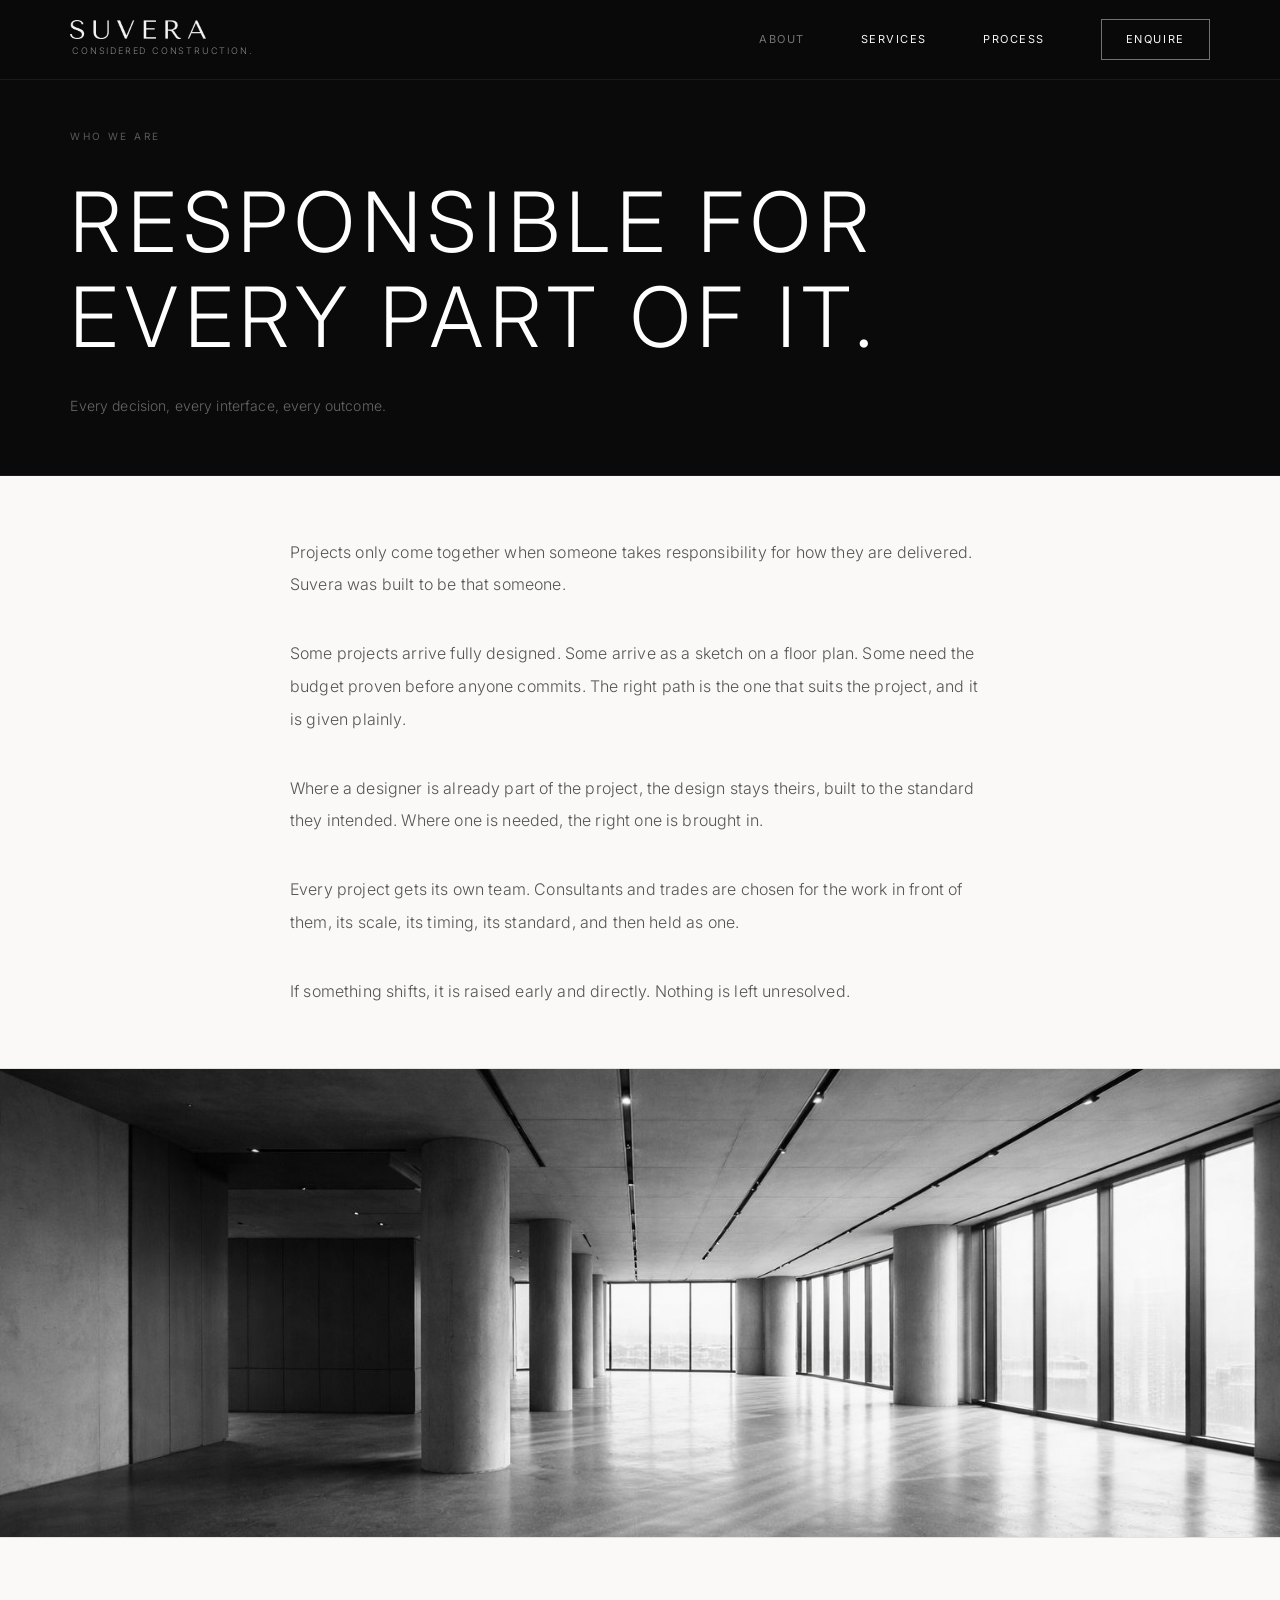
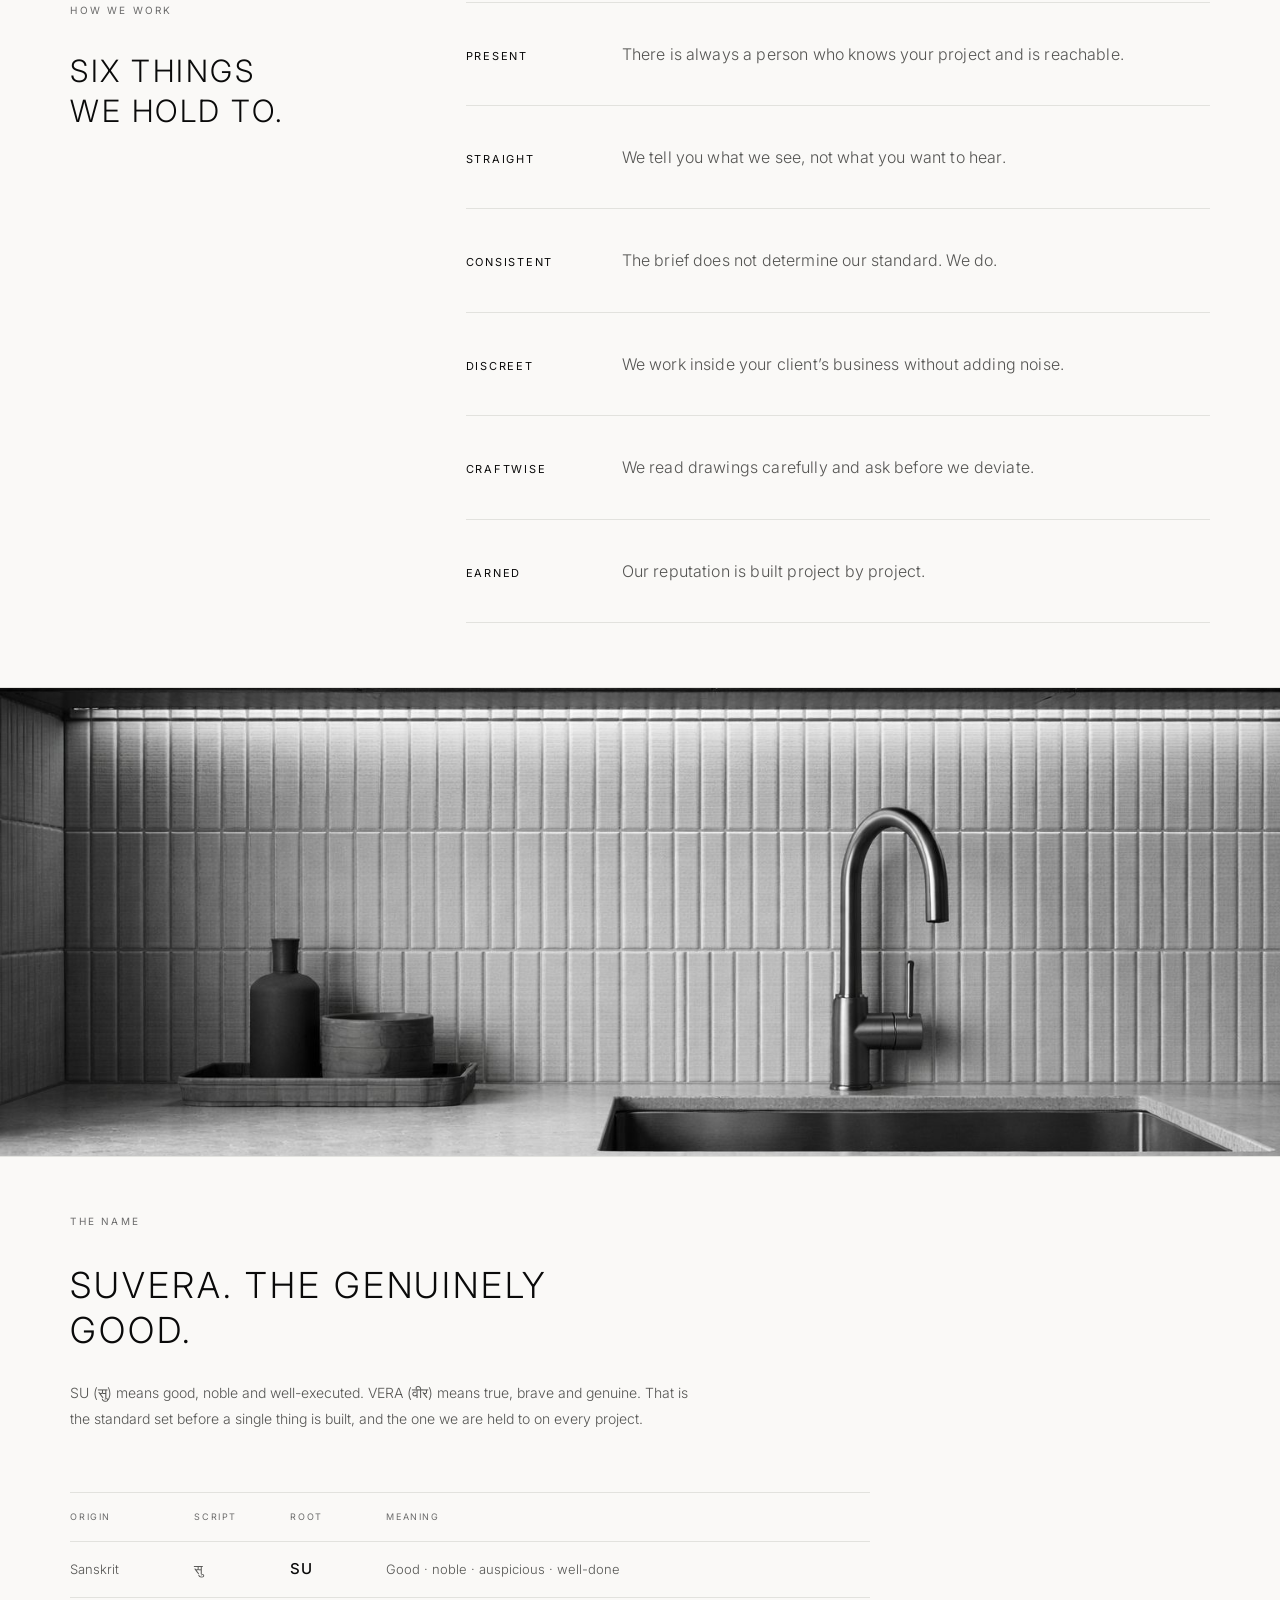
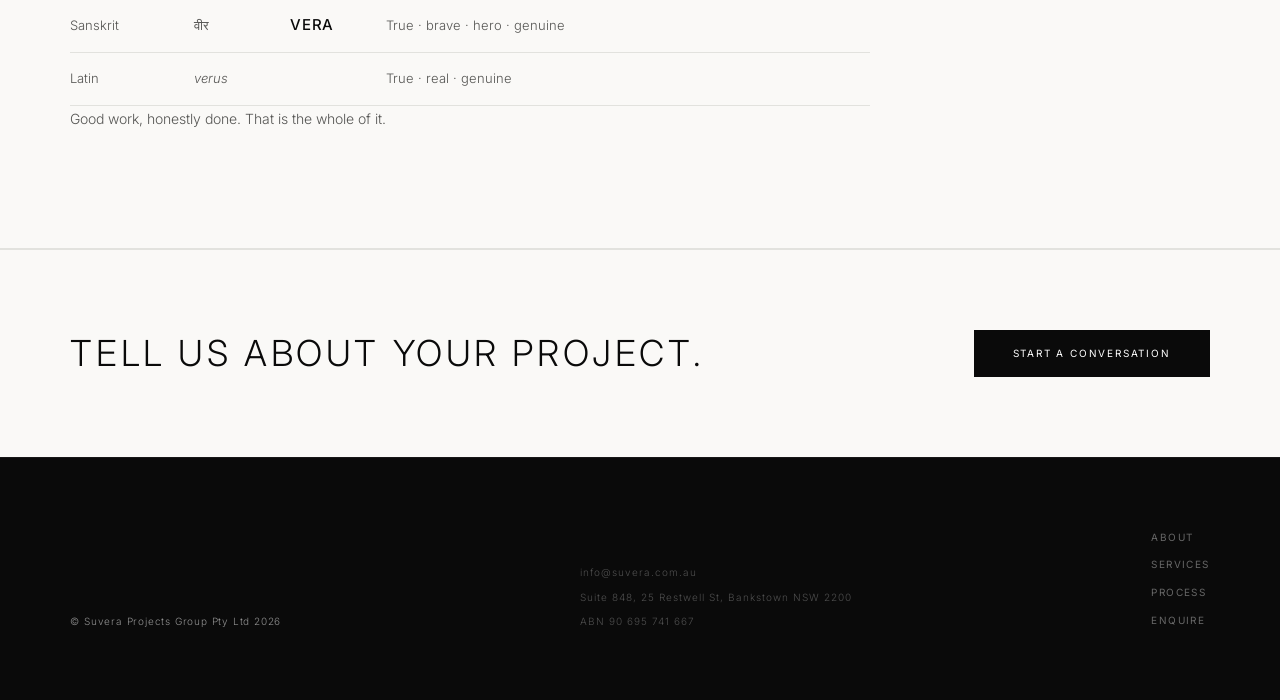
==== about/index.html @ f64e8430 "Compress photos, use the official logo, refresh sitemap dates - Photos re-saved as progressive JPEGs" ====
<!DOCTYPE html>
<html lang="en">
<head>
  <meta charset="UTF-8">
  <meta name="viewport" content="width=device-width, initial-scale=1.0">
  <title>About | Suvera Projects Group</title>
  <meta name="description" content="Suvera, the genuinely good. Commercial construction without bias, accountable for every outcome.">
  <!-- Open Graph -->
  <meta property="og:type"        content="website">
  <meta property="og:site_name"   content="Suvera Projects Group">
  <meta property="og:title"       content="About | Suvera Projects Group">
  <meta property="og:description" content="Suvera, the genuinely good. Commercial construction without bias, accountable for every outcome.">
  <meta property="og:url"         content="https://suvera.com.au/about/">
  <meta property="og:image"       content="https://suvera.com.au/Hero.jpg">
  <!-- Twitter Card -->
  <meta name="twitter:card"        content="summary_large_image">
  <meta name="twitter:title"       content="About | Suvera Projects Group">
  <meta name="twitter:description" content="Suvera, the genuinely good. Commercial construction without bias, accountable for every outcome.">
  <meta name="twitter:image"       content="https://suvera.com.au/Hero.jpg">
  <!-- Favicon -->
  <link rel="icon" type="image/svg+xml" href="../favicon.svg">
  <link rel="preconnect" href="https://fonts.googleapis.com">
  <link rel="preconnect" href="https://fonts.gstatic.com" crossorigin>
  <link href="https://fonts.googleapis.com/css2?family=Inter:ital,wght@0,300;0,400;0,500;1,300;1,400&family=Tenor+Sans&display=swap" rel="stylesheet">
  <link rel="stylesheet" href="../assets/css/style.css">
</head>
<body class="page-interior">


  <!-- ════════════════════════════════════
       HEADER
  ════════════════════════════════════ -->
  <header class="header" id="header">
    <div class="header__inner">
      <a href="/" class="header__brand" aria-label="Suvera home">
        <img class="header__logo" src="/assets/img/suvera-logo-white.png" alt="SUVERA" width="136" height="20">
        <span class="header__tagline">Considered construction.</span>
      </a>
      <nav class="header__nav" aria-label="Primary navigation">
        <a href="/about/" class="header__link header__link--active">About</a>
        <a href="/services/" class="header__link">Services</a>
        <a href="/process/" class="header__link">Process</a>
        <a href="/enquire/" class="header__cta">Enquire</a>
      </nav>
      <button class="header__menu-btn" aria-label="Open navigation" aria-expanded="false">
        <span></span><span></span><span></span>
      </button>
    </div>
  </header>

  <div class="mobile-nav" id="mobileNav" aria-hidden="true">
    <nav class="mobile-nav__links" aria-label="Mobile navigation">
      <a href="/about/">About</a>
      <a href="/services/">Services</a>
      <a href="/process/">Process</a>
      <a href="/enquire/">Enquire</a>
    </nav>
  </div>


  <!-- ════════════════════════════════════
       PAGE HERO
  ════════════════════════════════════ -->
  <section class="page-hero" aria-label="About Suvera">
    <div class="page-hero__inner">
      <span class="page-hero__label fade-in" data-d="0">Who we are</span>
      <h1 class="page-hero__heading fade-in" data-d="1">
        Responsible for<br>every part of it.
      </h1>
      <p class="page-hero__copy fade-in" data-d="2">
        Every decision, every interface, every outcome.
      </p>
    </div>
  </section>


  <!-- ════════════════════════════════════
       01  ABOUT INTRO
  ════════════════════════════════════ -->
  <section class="about-intro" aria-label="About Suvera">
    <div class="about-intro__inner">
      <div class="reveal">
        <p>
          Projects only come together when someone takes responsibility
          for how they are delivered. Suvera was built to be that someone.
        </p>
        <p>
          Some projects arrive fully designed. Some arrive as a sketch on a
          floor plan. Some need the budget proven before anyone commits.
          The right path is the one that suits the project, and it is given plainly.
        </p>
        <p>
          Where a designer is already part of the project, the design stays
          theirs, built to the standard they intended. Where one is needed,
          the right one is brought in.
        </p>
        <p>
          Every project gets its own team. Consultants and trades are chosen
          for the work in front of them, its scale, its timing, its standard,
          and then held as one.
        </p>
        <p>
          If something shifts, it is raised early and directly.
          Nothing is left unresolved.
        </p>
      </div>
    </div>
  </section>


  <!-- ════════════════════════════════════
       02  IMAGE BREAK
  ════════════════════════════════════ -->
  <div class="about-imgbreak reveal" aria-hidden="true">
    <img src="../space.jpg" alt="" loading="lazy">
  </div>


  <!-- ════════════════════════════════════
       03  VALUES
  ════════════════════════════════════ -->
  <section class="about-values-section" aria-label="How we work">
    <div class="about-values-section__inner">

      <div class="about-values-section__head reveal">
        <span class="label">How we work</span>
        <h2 class="about-values-section__heading">Six things<br>we hold to.</h2>
      </div>

      <dl class="values reveal" data-d="1" aria-label="Our values">
        <div class="values__item">
          <dt class="values__term">Present</dt>
          <dd class="values__def">There is always a person who knows your project and is reachable.</dd>
        </div>
        <div class="values__item">
          <dt class="values__term">Straight</dt>
          <dd class="values__def">We tell you what we see, not what you want to hear.</dd>
        </div>
        <div class="values__item">
          <dt class="values__term">Consistent</dt>
          <dd class="values__def">The brief does not determine our standard. We do.</dd>
        </div>
        <div class="values__item">
          <dt class="values__term">Discreet</dt>
          <dd class="values__def">We work inside your client&rsquo;s business without adding noise.</dd>
        </div>
        <div class="values__item">
          <dt class="values__term">Craftwise</dt>
          <dd class="values__def">We read drawings carefully and ask before we deviate.</dd>
        </div>
        <div class="values__item">
          <dt class="values__term">Earned</dt>
          <dd class="values__def">Our reputation is built project by project.</dd>
        </div>
      </dl>

    </div>
  </section>


  <!-- ════════════════════════════════════
       04  IMAGE BREAK
  ════════════════════════════════════ -->
  <div class="about-imgbreak reveal" aria-hidden="true">
    <img src="../detail-fitout.jpg" alt="" loading="lazy">
  </div>


  <!-- ════════════════════════════════════
       05  NAME ORIGIN
  ════════════════════════════════════ -->
  <section class="name-origin" aria-label="The name Suvera">
    <div class="name-origin__inner">
      <span class="label reveal">The name</span>
      <h2 class="name-origin__heading reveal">Suvera. The genuinely good.</h2>
      <p class="name-origin__body reveal" data-d="1">
        SU (&#x938;&#x941;) means good, noble and well-executed.
        VERA (&#x935;&#x940;&#x930;) means true, brave and genuine.
        That is the standard set before a single thing is built,
        and the one we are held to on every project.
      </p>

      <div class="etymology reveal" data-d="2" role="table" aria-label="Etymology of the name Suvera">
        <div class="etymology__row etymology__row--head" role="row">
          <span role="columnheader">Origin</span>
          <span role="columnheader">Script</span>
          <span role="columnheader">Root</span>
          <span role="columnheader">Meaning</span>
        </div>
        <div class="etymology__row" role="row">
          <span role="cell">Sanskrit</span>
          <span role="cell" lang="sa">&#x938;&#x941;</span>
          <span role="cell">SU</span>
          <span role="cell">Good &middot; noble &middot; auspicious &middot; well-done</span>
        </div>
        <div class="etymology__row" role="row">
          <span role="cell">Sanskrit</span>
          <span role="cell" lang="sa">&#x935;&#x940;&#x930;</span>
          <span role="cell">VERA</span>
          <span role="cell">True &middot; brave &middot; hero &middot; genuine</span>
        </div>
        <div class="etymology__row" role="row">
          <span role="cell">Latin</span>
          <span role="cell"><em>verus</em></span>
          <span role="cell"></span>
          <span role="cell">True &middot; real &middot; genuine</span>
        </div>
      </div>
      <p class="name-origin__body reveal" data-d="3">
        Good work, honestly done. That is the whole of it.
      </p>
    </div>
  </section>


  <!-- ════════════════════════════════════
       CONTACT CTA
  ════════════════════════════════════ -->
  <section class="contact-cta" aria-label="Get in touch">
    <div class="contact-cta__inner">
      <p class="contact-cta__text reveal">Tell us about your project.</p>
      <a href="/enquire/" class="btn btn--solid reveal" data-d="1">Start a conversation</a>
    </div>
  </section>


  <!-- ════════════════════════════════════
       FOOTER
  ════════════════════════════════════ -->
  <footer class="footer">
    <div class="footer__inner">
      <div class="footer__brand">
        <span class="footer__copyright">&copy; Suvera Projects Group Pty Ltd 2026</span>
      </div>
      <div class="footer__details">
        <a href="mailto:info@suvera.com.au" class="footer__email">info@suvera.com.au</a>
        <span>Suite 848, 25 Restwell St, Bankstown NSW 2200</span>
        <span>ABN 90 695 741 667</span>
      </div>
      <nav class="footer__nav" aria-label="Footer navigation">
        <a href="/about/">About</a>
        <a href="/services/">Services</a>
        <a href="/process/">Process</a>
        <a href="/enquire/">Enquire</a>
      </nav>
    </div>
  </footer>


  <script src="../assets/js/main.js"></script>
</body>
</html>
---- assets/css/style.css ----
/* ══════════════════════════════════════════════════════
   SUVERA — Stylesheet
   Font    : Inter
   Palette : #0A0A0A / #FFFFFF / #FAF9F7 / #E2E2DE / ...
   Updated : 2026
══════════════════════════════════════════════════════ */


/* ─────────────────────────────────────────────
   DESIGN TOKENS
───────────────────────────────────────────── */
:root {
  /* Colour */
  --black:      #0A0A0A;
  --white:      #FFFFFF;
  --off-white:  #FAF9F7;
  --rule:       #E2E2DE;
  --muted:      #6B6B6B;
  --mid:        #555553;
  --light:      #CCCCCA;
  --xlight:     #E8E8E5;

  /* Type */
  --fd: 'Inter', system-ui, -apple-system, sans-serif;
  --fb: 'Inter', system-ui, -apple-system, sans-serif;
  --fl: 'Tenor Sans', 'Helvetica Neue', Helvetica, sans-serif;

  /* Layout */
  --max:        1200px;
  --pad-x:      clamp(28px, 5.5vw, 72px);
  --pad-y:      clamp(36px, 5.5vw, 72px);
  --gap:        24px;

  /* Motion */
  --ease:       cubic-bezier(.16, 1, .3, 1);
  --dur:        0.7s;
}


/* ─────────────────────────────────────────────
   RESET
───────────────────────────────────────────── */
*, *::before, *::after {
  box-sizing: border-box;
  margin: 0;
  padding: 0;
}

html {
  scroll-behavior: smooth;
  font-size: 16px;
  overflow-x: hidden;
}

body {
  font-family:              var(--fb);
  font-weight:              300;
  background:               var(--off-white);
  color:                    var(--black);
  line-height:              1.78;
  overflow-x:               hidden;
  -webkit-font-smoothing:   antialiased;
  -moz-osx-font-smoothing:  grayscale;
  font-feature-settings:    'kern' 1, 'liga' 1;
}

img  { display: block; max-width: 100%; height: 100%; object-fit: cover; }
a    { color: inherit; text-decoration: none; }
ol, ul { list-style: none; }
address { font-style: normal; }
button { cursor: pointer; font-family: inherit; }


/* ─────────────────────────────────────────────
   UTILITIES
───────────────────────────────────────────── */
.label {
  display:        block;
  font-family:    var(--fb);
  font-size:      10px;
  font-weight:    400;
  letter-spacing: 0.22em;
  text-transform: uppercase;
  color:          var(--muted);
  margin-bottom:  32px;
}


/* ─────────────────────────────────────────────
   BUTTONS
───────────────────────────────────────────── */
.btn {
  display:        inline-block;
  font-family:    var(--fb);
  font-size:      10px;
  font-weight:    400;
  letter-spacing: 0.18em;
  text-transform: uppercase;
  padding:        14px 38px;
  border:         0.5px solid transparent;
  transition:     background 0.28s ease,
                  color      0.28s ease,
                  border-color 0.28s ease;
}

.btn--outline {
  border-color: rgba(255, 255, 255, 0.45);
  color:        var(--white);
}
.btn--outline:hover {
  background:   var(--white);
  color:        var(--black);
  border-color: var(--white);
}

.btn--solid {
  background:   var(--black);
  color:        var(--white);
  border-color: var(--black);
}
.btn--solid:hover {
  background:   transparent;
  color:        var(--black);
}


/* ─────────────────────────────────────────────
   ANIMATIONS
───────────────────────────────────────────── */

/* Hero — on-load stagger */
.fade-in {
  opacity:   0;
  transform: translateY(20px);
  animation: fadeUp var(--dur) var(--ease) forwards;
}
.fade-in[data-d="0"] { animation-delay: 0.10s; }
.fade-in[data-d="1"] { animation-delay: 0.22s; }
.fade-in[data-d="2"] { animation-delay: 0.34s; }
.fade-in[data-d="3"] { animation-delay: 0.46s; }
.fade-in[data-d="4"] { animation-delay: 0.58s; }
.fade-in[data-d="5"] { animation-delay: 0.70s; }

/* Scroll reveal */
.reveal {
  opacity:    0;
  transform:  translateY(20px);
  transition: opacity   var(--dur) var(--ease),
              transform var(--dur) var(--ease);
}
.reveal[data-d="1"] { transition-delay: 0.10s; }
.reveal[data-d="2"] { transition-delay: 0.20s; }
.reveal[data-d="3"] { transition-delay: 0.30s; }
.reveal.in { opacity: 1; transform: translateY(0); }

/* Image bands — opacity fade only (no translateY to avoid layout shift) */
.imgbreak.reveal,
.about-imgbreak.reveal,
.svc-imgbreak.reveal,
.process-fullimg.reveal,
.process-endimg.reveal {
  transform:  none;
  transition: opacity 0.9s var(--ease);
}
.imgbreak.reveal.in,
.about-imgbreak.reveal.in,
.svc-imgbreak.reveal.in,
.process-fullimg.reveal.in,
.process-endimg.reveal.in {
  transform: none;
}

@keyframes fadeUp {
  to { opacity: 1; transform: translateY(0); }
}

@keyframes heroZoom {
  from { transform: scale(1.03); }
  to   { transform: scale(1.00); }
}


/* ══════════════════════════════════════════════════════
   HEADER
══════════════════════════════════════════════════════ */
.header {
  position:     fixed;
  inset-block-start: 0;
  inset-inline: 0;
  z-index:      100;
  height:       80px;
  display:      flex;
  align-items:  center;
  padding:      0 var(--pad-x);
  transition:   background 0.4s, border-color 0.4s;
  border-bottom: 0.5px solid transparent;
}

.header.scrolled {
  background:    rgba(10, 10, 10, 0.96);
  border-bottom-color: rgba(255, 255, 255, 0.07);
  backdrop-filter: blur(8px);
}

.header__inner {
  display:         flex;
  align-items:     center;
  justify-content: space-between;
  width:           100%;
  max-width:       var(--max);
  margin:          0 auto;
}

.header__brand {
  display:        flex;
  flex-direction: column;
  gap:            4px;
}

.header__logo {
  display:        block;
  width:          136px;
  height:         auto;
  mix-blend-mode: difference;
}

.header__tagline {
  display:        block;
  font-family:    var(--fb);
  font-size:      9px;
  font-weight:    300;
  letter-spacing: 0.20em;
  text-transform: uppercase;
  color:          rgba(255, 255, 255, 0.50);
  text-indent:    0.20em;
}

.header__nav {
  display:     flex;
  align-items: center;
  gap:         56px;
}

.header__link {
  font-family:    var(--fb);
  font-size:      11px;
  font-weight:    400;
  letter-spacing: 0.14em;
  text-transform: uppercase;
  color:          var(--white);
  mix-blend-mode: difference;
  transition:     opacity 0.2s;
}
.header__link:hover { opacity: 0.50; }

.header__cta {
  font-family:    var(--fb);
  font-size:      11px;
  font-weight:    400;
  letter-spacing: 0.14em;
  text-transform: uppercase;
  color:          var(--white);
  border:         0.5px solid rgba(255, 255, 255, 0.45);
  padding:        10px 24px;
  mix-blend-mode: difference;
  transition:     background 0.25s, color 0.25s;
}
.header__cta:hover {
  background: var(--white);
  color:      var(--black);
}


/* ══════════════════════════════════════════════════════
   01  HERO
══════════════════════════════════════════════════════ */
.hero {
  position:        relative;
  height:          80vh;
  min-height:      520px;
  display:         flex;
  flex-direction:  column;
  justify-content: center;
  overflow:        hidden;
}

.hero__bg {
  position: absolute;
  inset: 0;
}

.hero__img {
  position:            absolute;
  inset:               -8%;
  background-size:     cover;
  background-position: center;
  background-color:    #181818;
  animation:           heroZoom 18s var(--ease) forwards;
  will-change:         transform;
}

.hero__overlay {
  position: absolute;
  inset: 0;
  /* strong vertical gradient: image breathes at top, type reads at bottom */
  background: linear-gradient(
    to bottom,
    rgba(10, 10, 10, 0.25)  0%,
    rgba(10, 10, 10, 0.55)  40%,
    rgba(10, 10, 10, 0.80)  70%,
    rgba(10, 10, 10, 0.98) 100%
  );
}

.hero__content {
  position:   relative;
  z-index:    2;
  padding:    0 var(--pad-x) clamp(64px, 9vw, 104px);
  max-width:  min(1040px, 96vw);
}


.hero__eyebrow {
  display:        block;
  font-family:    var(--fb);
  font-size:      11px;
  font-weight:    300;
  letter-spacing: 0.20em;
  text-transform: uppercase;
  color:          rgba(255, 255, 255, 0.38);
  margin-bottom:  48px;
}

.hero__headline {
  font-family:    var(--fd);
  font-size:      clamp(28px, 4vw, 52px);
  font-weight:    300;
  letter-spacing: 0.10em;
  text-transform: uppercase;
  line-height:    1.55;
  color:          rgba(255, 255, 255, 0.88);
  margin-bottom:  52px;
}

.hero__copy {
  font-family:   var(--fb);
  font-size:     14px;
  font-weight:   300;
  line-height:   1.90;
  color:         rgba(255, 255, 255, 0.40);
  max-width:     580px;
  margin-bottom: 52px;
  letter-spacing: 0.01em;
}

.hero__tagline {
  display:        block;
  margin-top:     48px;
  font-family:    var(--fb);
  font-size:      11px;
  font-weight:    300;
  letter-spacing: 0.22em;
  text-transform: uppercase;
  color:          rgba(255, 255, 255, 0.45);
}


/* ══════════════════════════════════════════════════════
   02  INTRO
══════════════════════════════════════════════════════ */
.intro {
  padding:       clamp(56px, 7vw, 88px) var(--pad-x);
  border-bottom: 0.5px solid var(--rule);
}

.intro__inner {
  max-width:             var(--max);
  margin:                0 auto;
  display:               grid;
  grid-template-columns: 1fr 1fr;
  gap:                   clamp(64px, 9vw, 128px);
  align-items:           center;
}

.intro__display {
  font-family:    var(--fd);
  font-size:      clamp(20px, 3.5vw, 42px);
  font-weight:    300;
  line-height:    1.55;
  letter-spacing: 0.04em;
  color:          var(--black);
}

.intro__body {
  font-size:   16px;
  font-weight: 300;
  line-height: 1.88;
  color:       var(--mid);
  padding-top: 6px;
  letter-spacing: 0.01em;
}


/* ══════════════════════════════════════════════════════
   03  IMAGE BREAK
══════════════════════════════════════════════════════ */
.imgbreak {
  position: relative;
  height:   clamp(480px, 55vh, 640px);
  overflow: hidden;
}

.imgbreak__inner {
  position:            absolute;
  inset:               -20%;
  background-size:     cover;
  background-position: center 28%; /* upper-third crop — structural, not centre-mass */
  background-color:    #1a1a1a;
  will-change:         transform;
}


/* ══════════════════════════════════════════════════════
   04  SERVICES
══════════════════════════════════════════════════════ */
.services {
  padding-top:    var(--pad-y);
  padding-bottom: var(--pad-y);
}

.services__head {
  border-bottom: 0.5px solid var(--rule);
  margin-bottom: 0;
}
.services__head-inner {
  max-width: var(--max);
  margin:    0 auto;
  padding:   0 var(--pad-x) 32px;
}

/* ── Service split rows (01–03) ── */
.svc-split {
  display:               grid;
  grid-template-columns: 1fr 1fr;
  border-bottom:         0.5px solid var(--rule);
  overflow:              hidden;
}

.svc-split__media {
  overflow:   hidden;
  background: var(--xlight);
  aspect-ratio: unset;
  min-height: 480px;
}
.svc-split__media img {
  width:      100%;
  height:     100%;
  object-fit: cover;
  transition: transform 0.9s var(--ease);
}
.svc-split:hover .svc-split__media img {
  transform: scale(1.04);
}

.svc-split__body {
  display:         flex;
  flex-direction:  column;
  justify-content: center;
  padding:         clamp(48px, 7vw, 80px) clamp(40px, 6vw, 72px);
  background:      var(--off-white);
}

.svc-split__num {
  display:        block;
  font-family:    var(--fd);
  font-size:      14px;
  font-weight:    300;
  letter-spacing: 0.12em;
  color:          var(--muted);
  margin-bottom:  20px;
}

.svc-split__title {
  font-family:    var(--fd);
  font-size:      clamp(22px, 2.8vw, 32px);
  font-weight:    400;
  letter-spacing: -0.01em;
  line-height:    1.15;
  margin-bottom:  20px;
}

.svc-split__copy {
  font-size:     15px;
  font-weight:   300;
  line-height:   1.82;
  color:         var(--mid);
  margin-bottom: 18px;
}

.svc-split__tags {
  font-size:      10px;
  font-weight:    400;
  letter-spacing: 0.1em;
  text-transform: uppercase;
  color:          var(--muted);
}

/* ── Service list rows (04–06) ── */
.svc-list {
  max-width:  var(--max);
  margin:     0 auto;
  padding:    0 var(--pad-x);
}

.svc-list__item {
  display:               grid;
  grid-template-columns: 1fr 2fr;
  gap:                   clamp(24px, 5vw, 72px);
  padding:               44px 0;
  border-bottom:         0.5px solid var(--rule);
  align-items:           start;
}
.svc-list__item:first-child {
  border-top: 0.5px solid var(--rule);
}

.svc-list__left {
  display:        flex;
  flex-direction: column;
  gap:            10px;
}

.svc-list__num {
  font-family:    var(--fd);
  font-size:      14px;
  font-weight:    300;
  letter-spacing: 0.12em;
  color:          var(--muted);
}

.svc-list__title {
  font-family:    var(--fd);
  font-size:      clamp(18px, 2.2vw, 26px);
  font-weight:    400;
  letter-spacing: -0.01em;
  line-height:    1.18;
}

.svc-list__copy {
  font-size:     15px;
  font-weight:   300;
  line-height:   1.82;
  color:         var(--mid);
  margin-bottom: 14px;
}

.svc-list__tags {
  font-size:      10px;
  font-weight:    400;
  letter-spacing: 0.1em;
  text-transform: uppercase;
  color:          var(--muted);
}


/* ══════════════════════════════════════════════════════
   05  ABOUT
══════════════════════════════════════════════════════ */
.about {
  position:      relative;
  padding:       var(--pad-y) var(--pad-x);
  background:    var(--off-white);
  border-top:    0.5px solid var(--rule);
  border-bottom: 0.5px solid var(--rule);
}

/* Texture as material layer */
.about::before {
  content:        '';
  position:       absolute;
  inset:          0;
  background:     url('../../texture.jpg') center / cover;
  opacity:        0.025;
  pointer-events: none;
}

.about__inner {
  position:              relative;
  max-width:             var(--max);
  margin:                0 auto;
  display:               grid;
  grid-template-columns: 1fr 1fr;
  gap:                   clamp(48px, 7vw, 96px);
  align-items:           start;
}

.about__heading {
  font-family:    var(--fd);
  font-size:      clamp(22px, 2.6vw, 34px);
  font-weight:    300;
  letter-spacing: 0.08em;
  text-transform: uppercase;
  line-height:    1.25;
  margin-bottom:  36px;
}

.about__body {
  display:       flex;
  flex-direction: column;
  gap:           32px;
  margin-bottom: 68px;
}
.about__body p {
  font-size:   16px;
  font-weight: 300;
  line-height: 1.92;
  color:       var(--mid);
}

/* Values */
.values {
  display:        flex;
  flex-direction: column;
}
.values__item {
  display:               grid;
  grid-template-columns: 120px 1fr;
  gap:                   36px;
  padding:               36px 0;
  border-top:            0.5px solid var(--rule);
  align-items:           baseline;
}
.values__item:last-child {
  border-bottom: 0.5px solid var(--rule);
}

.values__term {
  font-family:    var(--fd);
  font-size:      11px;
  font-weight:    400;
  letter-spacing: 0.16em;
  text-transform: uppercase;
  color:          var(--black);
}

.values__def {
  font-size:      16px;
  font-weight:    300;
  line-height:    1.90;
  letter-spacing: 0.01em;
  color:          var(--mid);
}

/* Company facts panel */
.firm-facts {
  margin-top:     40px;
  border-top:     0.5px solid var(--rule);
  display:        flex;
  flex-direction: column;
}
.firm-facts__item {
  display:               grid;
  grid-template-columns: 96px 1fr;
  gap:                   0 16px;
  padding:               10px 0;
  border-bottom:         0.5px solid var(--rule);
  align-items:           baseline;
}
.firm-facts__item dt {
  font-family:    var(--fb);
  font-size:      10px;
  font-weight:    400;
  letter-spacing: 0.1em;
  text-transform: uppercase;
  color:          var(--muted);
}
.firm-facts__item dd {
  font-size:   12px;
  font-weight: 300;
  line-height: 1.75;
  color:       var(--mid);
}
.firm-facts__item dd em {
  font-family: var(--fd);
  font-style:  normal;
  font-size:   12px;
  font-weight: 400;
  color:       var(--black);
}

/* Sticky image */
.about__media {
  position:   sticky;
  top:        96px; /* clear 80px header + breathing room */
  overflow:   hidden;
}
.about__media img {
  width:            100%;
  aspect-ratio:     3 / 4;
  object-fit:       cover;
  object-position:  center 20%; /* frames upper portion — reads as site, not floor */
}


/* ══════════════════════════════════════════════════════
   06  PROCESS
══════════════════════════════════════════════════════ */
.process {
  padding:    var(--pad-y) var(--pad-x);
  border-top: 0.5px solid var(--rule);
}

.process__inner {
  max-width:             var(--max);
  margin:                0 auto;
  display:               grid;
  grid-template-columns: 1fr 1fr;
  gap:                   clamp(48px, 7vw, 96px);
  align-items:           center;
}

.process__media { overflow: hidden; }
.process__media img {
  width:        100%;
  aspect-ratio: 3 / 4;
  object-fit:   cover;
}

.process__body { max-width: 480px; }

.process__heading {
  font-family:    var(--fd);
  font-size:      clamp(24px, 3vw, 36px);
  font-weight:    400;
  letter-spacing: -0.01em;
  line-height:    1.2;
  margin-bottom:  52px;
}

.steps {
  display:        flex;
  flex-direction: column;
}

.steps__item {
  display:     flex;
  align-items: baseline;
  gap:         24px;
  padding:     20px 0;
  border-top:  0.5px solid var(--rule);
}
.steps__item:last-child {
  border-bottom: 0.5px solid var(--rule);
}

.steps__num {
  font-family:    var(--fd);
  font-size:      14px;
  font-weight:    300;
  letter-spacing: 0.1em;
  color:          var(--muted);
  flex-shrink:    0;
  width:          28px;
}

.steps__label {
  font-size:   15px;
  font-weight: 300;
  color:       var(--black);
}


/* ══════════════════════════════════════════════════════
   07  STATEMENT
══════════════════════════════════════════════════════ */
.statement {
  position: relative;
  padding:  clamp(72px, 10vw, 120px) var(--pad-x);
  display:  flex;
  align-items: center;
  justify-content: center;
  overflow: hidden;
}

.statement__bg {
  position:            absolute;
  inset:               -12%;
  background-size:     cover;
  background-position: center 40%; /* intentional crop — mid-frame tension */
  background-color:    #111;
  will-change:         transform;
}

.statement__overlay {
  position:   absolute;
  inset:      0;
  background: rgba(10, 10, 10, 0.62);
}

.statement__quote {
  position:       relative;
  z-index:        2;
  font-family:    var(--fd);
  font-size:      clamp(32px, 4.5vw, 52px);
  font-weight:    300;
  letter-spacing: 0.06em;
  text-transform: uppercase;
  line-height:    1.55;
  color:          var(--white);
  text-align:     center;
  max-width:      800px;
}
.statement__quote::after {
  content:    '';
  display:    block;
  width:      40px;
  height:     0.5px;
  background: rgba(255, 255, 255, 0.20);
  margin:     56px auto 0;
}


/* ══════════════════════════════════════════════════════
   08  NAME ORIGIN
══════════════════════════════════════════════════════ */
.name-origin {
  padding:       clamp(36px, 5vw, 56px) var(--pad-x);
  border-top:    0.5px solid var(--rule);
  border-bottom: 0.5px solid var(--rule);
}

.name-origin__inner {
  max-width: var(--max);
  margin:    0 auto;
}

.name-origin__heading {
  font-family:    var(--fd);
  font-size:      clamp(22px, 2.8vw, 36px);
  font-weight:    300;
  letter-spacing: 0.08em;
  text-transform: uppercase;
  line-height:    1.25;
  margin-bottom:  28px;
  max-width:      600px;
}

.name-origin__body {
  font-size:     14px;
  font-weight:   300;
  line-height:   1.85;
  color:         var(--mid);
  max-width:     640px;
  margin-bottom: 60px;
}
.name-origin__body em { font-style: italic; }

/* Etymology table */
.etymology {
  max-width:  800px;
  border-top: 0.5px solid var(--rule);
}

.etymology__row {
  display:               grid;
  grid-template-columns: 100px 72px 72px 1fr;
  gap:                   24px;
  padding:               16px 0;
  border-bottom:         0.5px solid var(--rule);
  align-items:           baseline;
}

.etymology__row--head span {
  font-family:    var(--fb);
  font-size:      9px;
  font-weight:    400;
  letter-spacing: 0.18em;
  text-transform: uppercase;
  color:          var(--muted);
}

.etymology__row:not(.etymology__row--head) span {
  font-size:   13px;
  font-weight: 300;
  color:       var(--mid);
  line-height: 1.5;
}

/* Root column in display serif */
.etymology__row:not(.etymology__row--head) span:nth-child(3) {
  font-family:    var(--fd);
  font-size:      15px;
  font-weight:    500;
  letter-spacing: 0.04em;
  color:          var(--black);
}


/* ══════════════════════════════════════════════════════
   09  CONTACT
══════════════════════════════════════════════════════ */
.contact {
  padding:    clamp(60px, 7.5vw, 88px) var(--pad-x);
  background: var(--off-white);
  border-top: 0.5px solid var(--rule);
}

.contact__inner {
  max-width:             var(--max);
  margin:                0 auto;
  display:               grid;
  grid-template-columns: 1fr 1.6fr;
  gap:                   clamp(48px, 9vw, 128px);
  align-items:           start;
}

.contact__heading {
  font-family:    var(--fd);
  font-size:      clamp(32px, 5vw, 64px);
  font-weight:    300;
  letter-spacing: 0.08em;
  text-transform: uppercase;
  line-height:    1.18;
  margin-bottom:  36px;
}

.contact__intro {
  font-size:     13px;
  font-weight:   300;
  line-height:   1.82;
  color:         var(--mid);
  margin-bottom: 36px;
}

.contact__intro a,
.contact__details a {
  color:         var(--black);
  border-bottom: 0.5px solid var(--light);
  padding-bottom: 1px;
  transition:    border-color 0.2s;
}
.contact__intro a:hover,
.contact__details a:hover {
  border-bottom-color: var(--black);
}

.contact__details {
  display:        flex;
  flex-direction: column;
  gap:            10px;
}
.contact__details p {
  font-size:   12px;
  font-weight: 300;
  line-height: 1.65;
  color:       var(--mid);
}

/* ── Form ── */
.contact__form {
  display:        flex;
  flex-direction: column;
  gap:            clamp(20px, 2.5vw, 32px);
}

.form-row {
  display: flex;
  flex-direction: column;
  gap: clamp(20px, 2.5vw, 32px);
}

.form-row--2 {
  display:               grid;
  grid-template-columns: 1fr 1fr;
  gap:                   clamp(16px, 2vw, 28px);
}

.form-field {
  display:        flex;
  flex-direction: column;
  margin-bottom:  0;
}

.form-field label {
  display:        block;
  font-family:    var(--fb);
  font-size:      12px;
  font-weight:    400;
  letter-spacing: 0.18em;
  text-transform: uppercase;
  color:          var(--muted);
  margin-bottom:  12px;
}

.form-field input,
.form-field textarea,
.form-field select {
  font-family:       var(--fb);
  font-size:         13px;
  font-weight:       300;
  color:             var(--black);
  background:        #F0EFEB;
  border:            none;
  border-bottom:     0.5px solid var(--rule);
  padding:           18px 20px;
  width:             100%;
  outline:           none;
  appearance:        none;
  -webkit-appearance: none;
  border-radius:     0;
  transition:        border-color 0.2s, background 0.2s;
}

.form-field input:focus,
.form-field textarea:focus,
.form-field select:focus {
  border-bottom-color: var(--black);
  background:          var(--white);
}

.form-field textarea {
  resize:     vertical;
  min-height: 140px;
  line-height: 1.82;
}

.form-field input::placeholder,
.form-field textarea::placeholder {
  color:       var(--light);
  font-weight: 300;
}

/* Custom select arrow */
.select-wrap { position: relative; }
.select-wrap::after {
  content:       '';
  position:      absolute;
  right:         16px;
  top:           50%;
  transform:     translateY(-50%);
  width:         0;
  height:        0;
  border-left:   4px solid transparent;
  border-right:  4px solid transparent;
  border-top:    4px solid var(--mid);
  pointer-events: none;
}

.form-submit {
  display:     flex;
  align-items: center;
  gap:         24px;
  margin-top:  48px;
  flex-wrap:   wrap;
}

.form__note {
  font-size:      10px;
  font-weight:    300;
  letter-spacing: 0.05em;
  color:          var(--muted);
}

.form__success {
  padding:       24px;
  background:    var(--xlight);
  border-left:   2px solid var(--black);
  font-size:     13px;
  font-weight:   300;
  line-height:   1.75;
  color:         var(--mid);
  margin-top:    16px;
}
.form__success[hidden] { display: none; }


/* ══════════════════════════════════════════════════════
   FOOTER
══════════════════════════════════════════════════════ */
.footer {
  background:  var(--black);
  padding:     var(--pad-y) var(--pad-x);
  border-top:  0.5px solid rgba(255, 255, 255, 0.06);
}

.footer__inner {
  max-width:       var(--max);
  margin:          0 auto;
  display:         flex;
  justify-content: space-between;
  align-items:     flex-end;
  flex-wrap:       wrap;
  gap:             32px;
}

.footer__brand {
  display:        flex;
  flex-direction: column;
  gap:            14px;
}

.footer__logo {
  font-family:    var(--fb);
  font-size:      14px;
  font-weight:    300;
  letter-spacing: 0.42em;
  text-indent:    0.42em;
  color:          var(--white);
}

.footer__copyright {
  font-family:    var(--fb);
  font-size:      10px;
  font-weight:    300;
  letter-spacing: 0.08em;
  color:          rgba(255, 255, 255, 0.55);
  line-height:    1.65;
}

.footer__details {
  display:        flex;
  flex-direction: column;
  gap:            8px;
}
.footer__details span,
.footer__details a {
  font-family:    var(--fb);
  font-size:      10px;
  font-weight:    300;
  letter-spacing: 0.10em;
  color:          rgba(255, 255, 255, 0.28);
  line-height:    1.65;
}
.footer__details a:hover {
  color: rgba(255, 255, 255, 0.65);
}



/* ══════════════════════════════════════════════════════
   RESPONSIVE  —  TABLET  ≤ 1024px
══════════════════════════════════════════════════════ */
@media (max-width: 1024px) {

  .intro__inner {
    grid-template-columns: 1fr;
    gap: 40px;
  }

  .svc-split {
    grid-template-columns: 1fr;
  }
  .svc-split__media {
    min-height: 0;
    aspect-ratio: 16 / 9;
  }
  /* img-right: text first on mobile → image second */
  .svc-split--img-right .svc-split__body  { order: 1; }
  .svc-split--img-right .svc-split__media { order: 2; }

  .svc-list__item {
    grid-template-columns: 1fr;
    gap: 16px;
  }

  .about__inner {
    grid-template-columns: 1fr;
    gap: 48px;
  }
  .about__media {
    position:     static;
    order:        -1;
  }
  .about__media img { aspect-ratio: 16 / 9; }

  .process__inner {
    grid-template-columns: 1fr;
    gap: 48px;
  }
  .process__media img { aspect-ratio: 16 / 9; }
  .process__body { max-width: 100%; }

  .contact__inner {
    grid-template-columns: 1fr;
    gap: 48px;
  }

  .form-row--2 {
    grid-template-columns: 1fr;
  }
}


/* ══════════════════════════════════════════════════════
   RESPONSIVE  —  MOBILE  ≤ 640px
══════════════════════════════════════════════════════ */
@media (max-width: 640px) {

  .svc-split__body {
    padding: 44px 28px;
  }

  .etymology__row {
    grid-template-columns: 80px 1fr;
    gap: 12px;
  }
  /* Hide script + root columns on very small screens */
  .etymology__row span:nth-child(2),
  .etymology__row span:nth-child(3) { display: none; }

  .footer__inner {
    flex-direction: column;
    align-items:    center;
    text-align:     center;
  }
  .footer__nav {
    flex-direction:  row;
    flex-wrap:       wrap;
    gap:             20px 32px;
    justify-content: center;
  }

  /* Hero */
  .hero {
    height:     70vh;
    min-height: 480px;
  }

  /* Section padding — mobile */
  .intro,
  .what-we-do,
  .process-preview        { padding: 36px var(--pad-x); }
  .contact-cta            { padding: 36px var(--pad-x); }
  .about-intro,
  .about-values-section,
  .sectors-section,
  .process-steps-section  { padding: 36px var(--pad-x); }
  .process-intro          { padding: 20px var(--pad-x); }
  .add-scopes,
  .contact                { padding: 36px var(--pad-x); }
  .name-origin            { padding: 36px var(--pad-x); }
  .svc-page__item         { padding: 40px var(--pad-x); }
  .statement              { padding: 56px var(--pad-x); }
}


/* ══════════════════════════════════════════════════════
   MULTI-PAGE — SHARED
══════════════════════════════════════════════════════ */

/* Interior pages: header is always dark (no dark hero beneath it) */
.page-interior .header {
  background:          rgba(10, 10, 10, 0.96);
  border-bottom-color: rgba(255, 255, 255, 0.07);
}

/* Active nav link */
.header__link--active {
  opacity: 0.45;
  pointer-events: none;
}

/* ── Mobile hamburger button ── */
.header__menu-btn {
  display:          none;
  flex-direction:   column;
  justify-content:  space-between;
  width:            22px;
  height:           14px;
  background:       none;
  border:           none;
  padding:          0;
  cursor:           pointer;
  mix-blend-mode:   difference;
  flex-shrink:      0;
}
.header__menu-btn span {
  display:          block;
  width:            100%;
  height:           0.5px;
  background:       var(--white);
  transition:       transform 0.3s var(--ease), opacity 0.2s;
  transform-origin: center;
}
.header__menu-btn[aria-expanded="true"] span:nth-child(1) {
  transform: translateY(6.75px) rotate(45deg);
}
.header__menu-btn[aria-expanded="true"] span:nth-child(2) {
  opacity: 0;
  transform: scaleX(0);
}
.header__menu-btn[aria-expanded="true"] span:nth-child(3) {
  transform: translateY(-6.75px) rotate(-45deg);
}

/* ── Mobile nav overlay ── */
.mobile-nav {
  position:        fixed;
  inset:           0;
  z-index:         150;
  background:      rgba(10, 10, 10, 0.98);
  display:         flex;
  flex-direction:  column;
  align-items:     center;
  justify-content: center;
  gap:             0;
  opacity:         0;
  pointer-events:  none;
  transition:      opacity 0.35s var(--ease);
}
.mobile-nav.open {
  opacity:        1;
  pointer-events: all;
}
.mobile-nav__links {
  display:        flex;
  flex-direction: column;
  align-items:    center;
  gap:            0;
  width:          100%;
}
.mobile-nav__links a {
  display:        block;
  font-family:    var(--fd);
  font-size:      clamp(22px, 5.5vw, 36px);
  font-weight:    300;
  letter-spacing: 0.12em;
  text-transform: uppercase;
  line-height:    1;
  color:          var(--white);
  opacity:        0;
  transform:      translateY(10px);
  padding:        28px var(--pad-x);
  width:          100%;
  text-align:     center;
  border-bottom:  0.5px solid rgba(255, 255, 255, 0.07);
  transition:     opacity 0.3s var(--ease), transform 0.3s var(--ease);
}
.mobile-nav__links a:first-child {
  border-top: 0.5px solid rgba(255, 255, 255, 0.07);
}
.mobile-nav.open .mobile-nav__links a {
  opacity:   0.72;
  transform: translateY(0);
}
.mobile-nav.open .mobile-nav__links a:nth-child(1) { transition-delay: 0.10s; }
.mobile-nav.open .mobile-nav__links a:nth-child(2) { transition-delay: 0.18s; }
.mobile-nav.open .mobile-nav__links a:nth-child(3) { transition-delay: 0.26s; }
.mobile-nav.open .mobile-nav__links a:nth-child(4) { transition-delay: 0.34s; }
.mobile-nav__links a:hover,
.mobile-nav__links a:focus {
  opacity: 1;
}
.mobile-nav__footer {
  margin-top:     40px;
  font-family:    var(--fb);
  font-size:      10px;
  font-weight:    300;
  letter-spacing: 0.12em;
  color:          rgba(255, 255, 255, 0.22);
  text-align:     center;
}

/* On screens where hamburger is shown, raise header above overlay */
@media (max-width: 768px) {
  .header {
    z-index: 200;
  }
  .header__link,
  .header__cta {
    display: none;
  }
  .header__menu-btn {
    display: flex;
  }
}

/* ── Page Hero (interior pages) ── */
.page-hero {
  background:     var(--black);
  padding:        clamp(100px, 10vw, 130px) var(--pad-x) clamp(36px, 5vw, 56px);
  border-bottom:  0.5px solid rgba(255, 255, 255, 0.07);
}

.page-hero__inner {
  max-width: var(--max);
  margin:    0 auto;
}

.page-hero__label {
  display:        block;
  font-family:    var(--fb);
  font-size:      10px;
  font-weight:    400;
  letter-spacing: 0.24em;
  text-transform: uppercase;
  color:          rgba(255, 255, 255, 0.32);
  margin-bottom:  28px;
}

.page-hero__heading {
  font-family:    var(--fd);
  font-size:      clamp(28px, 6.5vw, 88px);
  font-weight:    300;
  letter-spacing: 0.08em;
  text-transform: uppercase;
  line-height:    1.15;
  color:          var(--white);
  margin-bottom:  28px;
  overflow-wrap:  break-word;
  word-break:     break-word;
}

.page-hero__copy {
  font-family:    var(--fb);
  font-size:      14px;
  font-weight:    300;
  line-height:    1.82;
  letter-spacing: 0.01em;
  color:          rgba(255, 255, 255, 0.38);
  max-width:      560px;
}

@media (max-width: 640px) {
  .page-hero__heading {
    letter-spacing: 0.04em;
  }
}

/* ── Text link ── */
.text-link {
  display:        inline-block;
  font-family:    var(--fb);
  font-size:      10px;
  font-weight:    400;
  letter-spacing: 0.16em;
  text-transform: uppercase;
  color:          var(--black);
  border-bottom:  0.5px solid var(--light);
  padding-bottom: 3px;
  transition:     border-color 0.2s;
}
.text-link:hover { border-bottom-color: var(--black); }

/* ── Footer nav ── */
.footer__nav {
  display:        flex;
  flex-direction: column;
  gap:            10px;
}
.footer__nav a {
  font-family:    var(--fb);
  font-size:      10px;
  font-weight:    400;
  letter-spacing: 0.14em;
  text-transform: uppercase;
  color:          rgba(255, 255, 255, 0.38);
  transition:     color 0.2s;
}
.footer__nav a:hover { color: var(--white); }


/* ══════════════════════════════════════════════════════
   HOME — WHAT WE DO
══════════════════════════════════════════════════════ */
.what-we-do {
  padding:       clamp(40px, 5.5vw, 64px) var(--pad-x);
  border-bottom: 0.5px solid var(--rule);
}

.what-we-do__inner {
  max-width: var(--max);
  margin:    0 auto;
}

.what-we-do__head {
  margin-bottom: clamp(40px, 5vw, 56px);
}

.what-we-do__heading {
  font-family:    var(--fd);
  font-size:      clamp(28px, 3.8vw, 52px);
  font-weight:    300;
  letter-spacing: 0.08em;
  text-transform: uppercase;
  line-height:    1.2;
}

.what-we-do__list {
  border-top: 0.5px solid var(--rule);
}

.wwd-item {
  display:               grid;
  grid-template-columns: 64px 1fr;
  gap:                   0 clamp(32px, 5vw, 64px);
  padding:               clamp(40px, 5vw, 64px) 0;
  border-bottom:         0.5px solid var(--rule);
  align-items:           start;
}

.wwd-item__num {
  font-family:    var(--fd);
  font-size:      14px;
  font-weight:    300;
  letter-spacing: 0.1em;
  color:          var(--light);
  padding-top:    6px;
}

.wwd-item__title {
  font-family:    var(--fd);
  font-size:      clamp(13px, 1.4vw, 16px);
  font-weight:    400;
  letter-spacing: 0.12em;
  text-transform: uppercase;
  line-height:    1.4;
  margin-bottom:  20px;
}

.wwd-item__copy {
  font-size:   15px;
  font-weight: 300;
  line-height: 1.82;
  color:       var(--mid);
  max-width:   560px;
  letter-spacing: 0.01em;
}

.what-we-do__footer {
  display:         flex;
  align-items:     baseline;
  justify-content: space-between;
  flex-wrap:       wrap;
  gap:             20px;
  margin-top:      52px;
  padding-top:     36px;
  border-top:      0.5px solid var(--rule);
}

.what-we-do__sectors {
  font-family:    var(--fd);
  font-size:      11px;
  font-weight:    300;
  letter-spacing: 0.14em;
  text-transform: uppercase;
  color:          var(--muted);
}


/* ══════════════════════════════════════════════════════
   3-IMAGE STRIP  (services strip on homepage + services page)
══════════════════════════════════════════════════════ */
.svc-img3 {
  display:       grid;
  grid-template-columns: 1fr 1fr 1fr;
  height:        clamp(260px, 36vh, 440px);
  overflow:      hidden;
  border-top:    0.5px solid var(--rule);
  border-bottom: 0.5px solid var(--rule);
}

.svc-img3__item {
  overflow: hidden;
  position: relative;
}

.svc-img3__item + .svc-img3__item {
  border-left: 0.5px solid var(--rule);
}

.svc-img3__item img {
  width:            100%;
  height:           100%;
  object-fit:       cover;
  object-position:  center 35%;
  display:          block;
  transition:       transform 0.7s var(--ease);
}
.svc-img3__item:hover img {
  transform: scale(1.02);
}

@media (max-width: 640px) {
  .svc-img3 {
    grid-template-columns: 1fr;
    height:                auto;
  }
  .svc-img3__item {
    height: 220px;
  }
  .svc-img3__item + .svc-img3__item {
    border-left:  none;
    border-top:   0.5px solid var(--rule);
  }
}


/* ══════════════════════════════════════════════════════
   HOME — FIRM PREVIEW
══════════════════════════════════════════════════════ */
.firm-preview {
  padding:       clamp(112px, 15vw, 176px) var(--pad-x);
  background:    var(--off-white);
  border-bottom: 0.5px solid var(--rule);
}

.firm-preview__inner {
  max-width: 740px;
  margin:    0 auto;
}

.firm-preview__copy {
  font-family:    var(--fd);
  font-size:      clamp(21px, 2.6vw, 28px);
  font-weight:    300;
  line-height:    1.66;
  letter-spacing: -0.008em;
  color:          var(--mid);
  margin-bottom:  44px;
}


/* ══════════════════════════════════════════════════════
   HOME — CONTACT CTA
══════════════════════════════════════════════════════ */
.contact-cta {
  padding:    clamp(48px, 7vw, 80px) var(--pad-x);
  border-top: 0.5px solid var(--rule);
}

.contact-cta__inner {
  max-width:       var(--max);
  margin:          0 auto;
  display:         flex;
  align-items:     center;
  justify-content: space-between;
  gap:             40px;
  flex-wrap:       wrap;
}

.contact-cta__text {
  font-family:    var(--fd);
  font-size:      clamp(20px, 2.8vw, 36px);
  font-weight:    300;
  letter-spacing: 0.10em;
  text-transform: uppercase;
  line-height:    1.3;
  color:          var(--black);
}


/* ══════════════════════════════════════════════════════
   SERVICES PAGE
══════════════════════════════════════════════════════ */
.svc-page {
  border-bottom: 0.5px solid var(--rule);
}

.svc-page__item {
  border-bottom: 0.5px solid var(--rule);
  padding:       clamp(60px, 8vw, 96px) var(--pad-x);
}

.svc-page__item-inner {
  max-width:             var(--max);
  margin:                0 auto;
  display:               grid;
  grid-template-columns: 240px 1fr;
  gap:                   clamp(64px, 10vw, 144px);
  align-items:           start;
}

.svc-page__item--image {
  padding: 0;
}

.svc-page__item--image .svc-page__item-inner {
  padding: var(--pad-y) var(--pad-x);
}

.svc-page__item--image-left {
  display:               grid;
  grid-template-columns: 1fr 1fr;
  max-width:             100%;
}

.svc-page__item--image-left .svc-page__item-inner {
  padding:    var(--pad-y) var(--pad-x) var(--pad-y) clamp(40px, 5vw, 72px);
  max-width:  none;
  display:    grid;
  grid-template-columns: 240px 1fr;
  gap:        clamp(40px, 5vw, 72px);
  align-items: start;
}

@media (max-width: 1180px) and (min-width: 1025px) {
  .svc-page__item-inner,
  .svc-page__item--image-left .svc-page__item-inner {
    grid-template-columns: 200px 1fr;
    gap: clamp(40px, 5vw, 72px);
  }
}

.svc-page__image {
  overflow:    hidden;
  min-height:  480px;
  flex-shrink: 0;
}

.svc-page__image img {
  width:      100%;
  height:     100%;
  object-fit: cover;
}

/* Right-image variant: image is second column */
.svc-page__item--image:not(.svc-page__item--image-left) {
  display:               grid;
  grid-template-columns: 1fr 1fr;
  max-width:             100%;
  padding:               0;
}
.svc-page__item--image:not(.svc-page__item--image-left) .svc-page__item-inner {
  padding: var(--pad-y) clamp(40px, 5vw, 72px) var(--pad-y) var(--pad-x);
}

.svc-page__meta {
  display:        flex;
  flex-direction: column;
  gap:            16px;
}

.svc-page__num {
  font-family:    var(--fb);
  font-size:      10px;
  font-weight:    400;
  letter-spacing: 0.18em;
  color:          var(--light);
  text-transform: uppercase;
}

.svc-page__title {
  font-family:    var(--fd);
  font-size:      clamp(24px, 3.2vw, 42px);
  font-weight:    300;
  letter-spacing: 0.08em;
  text-transform: uppercase;
  line-height:    1.25;
  margin-bottom:  20px;
}

.svc-page__body {
  display:        flex;
  flex-direction: column;
  gap:            36px;
}

.svc-page__body p {
  font-size:      14px;
  font-weight:    300;
  line-height:    1.95;
  color:          var(--mid);
  letter-spacing: 0.01em;
  max-width:      680px;
}

/* ── Services page section label row ── */
.svc-section-head {
  border-bottom: 0.5px solid var(--rule);
}
.svc-section-head__inner {
  max-width: var(--max);
  margin:    0 auto;
  padding:   36px var(--pad-x) 28px;
}

/* ── Sectors ── */
.sectors {
  border-top: 0.5px solid var(--rule);
}

.sectors__inner {
  display:               grid;
  grid-template-columns: 1fr 1fr;
  gap:                   clamp(48px, 7vw, 104px);
  align-items:           center;
  max-width:             var(--max);
  margin:                0 auto;
  padding:               var(--pad-y) var(--pad-x);
}

.sectors__heading {
  font-family:    var(--fd);
  font-size:      clamp(20px, 2.4vw, 28px);
  font-weight:    400;
  letter-spacing: -0.008em;
  line-height:    1.22;
  margin-bottom:  24px;
}

.sectors__copy {
  font-size:   14px;
  font-weight: 300;
  line-height: 1.85;
  color:       var(--mid);
}

.sectors__list {
  display:        flex;
  flex-direction: column;
  border-top:     0.5px solid var(--rule);
}

.sectors__item {
  font-family:    var(--fd);
  font-size:      clamp(16px, 1.8vw, 22px);
  font-weight:    300;
  letter-spacing: -0.005em;
  padding:        20px 0;
  border-bottom:  0.5px solid var(--rule);
  color:          var(--mid);
}

.sectors__image {
  overflow:   hidden;
  border-top: 0.5px solid var(--rule);
  height:     clamp(360px, 48vh, 520px);
}
.sectors__image img {
  width:            100%;
  height:           100%;
  object-fit:       cover;
  object-position:  center 30%; /* deliberate upper crop — architectural framing */
}

/* ── Services atmospheric image strip ── */
.svc-imgstrip {
  position:   relative;
  height:     clamp(480px, 68vh, 760px);
  overflow:   hidden;
  border-top: 0.5px solid var(--rule);
}
.svc-imgstrip img {
  width:            100%;
  height:           100%;
  object-fit:       cover;
  object-position:  center 25%; /* upper-third crop — structural, not literal */
  display:          block;
}


/* ══════════════════════════════════════════════════════
   PROCESS PAGE
══════════════════════════════════════════════════════ */
.process-page {
  padding:    var(--pad-y) var(--pad-x);
  border-top: 0.5px solid var(--rule);
}

.process-page__inner {
  max-width:             var(--max);
  margin:                0 auto;
  display:               grid;
  grid-template-columns: 1fr 1.4fr;
  gap:                   clamp(56px, 8vw, 112px);
  align-items:           start;
}

.process-page__media {
  position:   sticky;
  top:        100px;
  overflow:   hidden;
}

.process-page__media img {
  width:            100%;
  aspect-ratio:     3 / 4;
  object-fit:       cover;
  object-position:  center 15%; /* top-biased crop — plans/documents at eye level */
}

.process-page__steps {
  display:        flex;
  flex-direction: column;
}

.process-step {
  padding:       60px 0;
  border-bottom: 0.5px solid var(--rule);
}
.process-step:first-child {
  border-top: 0.5px solid var(--rule);
}

.process-step__head {
  display:      flex;
  align-items:  baseline;
  gap:          clamp(20px, 3vw, 40px);
  margin-bottom: 28px;
}

.process-step__num {
  font-family:    var(--fb);
  font-size:      10px;
  font-weight:    400;
  letter-spacing: 0.18em;
  color:          var(--light);
  flex-shrink:    0;
  text-transform: uppercase;
}

.process-step__title {
  font-family:    var(--fd);
  font-size:      clamp(14px, 1.6vw, 18px);
  font-weight:    400;
  letter-spacing: 0.12em;
  text-transform: uppercase;
  line-height:    1.4;
}

.process-step__copy {
  font-size:      14px;
  font-weight:    300;
  line-height:    1.95;
  color:          var(--mid);
  max-width:      680px;
  letter-spacing: 0.01em;
}

/* ══════════════════════════════════════════════════════
   ADDITIONAL SCOPES (services page)
══════════════════════════════════════════════════════ */
.add-scopes {
  padding:    clamp(40px, 5.5vw, 60px) var(--pad-x);
  border-top: 0.5px solid var(--rule);
  background: var(--off-white);
}

.add-scopes__inner {
  max-width: var(--max);
  margin:    0 auto;
}

.add-scopes__head {
  margin-bottom: clamp(48px, 6vw, 72px);
}

.add-scopes__intro {
  max-width:  620px;
  margin-top: 16px;
}

.add-scopes__list {
  display:               grid;
  grid-template-columns: repeat(3, 1fr);
  gap:                   0;
  border-top:            0.5px solid var(--rule);
}

.add-scope {
  padding:      clamp(48px, 6vw, 72px) clamp(36px, 5vw, 56px) clamp(48px, 6vw, 72px) 0;
  border-right: 0.5px solid var(--rule);
}
.add-scope:last-child {
  border-right: none;
  padding-left: clamp(36px, 5vw, 56px);
}
.add-scope:not(:first-child) {
  padding-left: clamp(36px, 5vw, 56px);
}

.add-scope__title {
  font-family:    var(--fd);
  font-size:      clamp(15px, 1.6vw, 18px);
  font-weight:    500;
  letter-spacing: 0.12em;
  text-transform: uppercase;
  line-height:    1.4;
  margin-bottom:  20px;
  color:          var(--black);
}

.add-scope__copy {
  font-size:   13px;
  font-weight: 300;
  line-height: 1.90;
  color:       var(--muted);
}

/* ── Enquire page: full-height contact ── */
.contact--page {
  min-height: calc(100vh - 80px);
  padding-top: calc(clamp(24px, 4vw, 48px) + 56px);
  padding-bottom: clamp(40px, 6vw, 72px);
}

/* Subtle texture overlay on enquire page */
.contact--texture {
  position: relative;
}
.contact--texture::before {
  content:        '';
  position:       absolute;
  inset:          0;
  background:     url('../../Texture.jpg') center / cover;
  opacity:        0.025;
  pointer-events: none;
}


/* ══════════════════════════════════════════════════════
   MULTI-PAGE RESPONSIVE
══════════════════════════════════════════════════════ */
@media (max-width: 1024px) {

  .add-scopes__list {
    grid-template-columns: 1fr;
  }
  .add-scope,
  .add-scope:last-child,
  .add-scope:not(:first-child) {
    padding:       clamp(32px, 5vw, 48px) 0;
    border-right:  none;
    border-bottom: 0.5px solid var(--rule);
  }
  .add-scope:last-child {
    border-bottom: none;
  }

  .svc-page__item-inner {
    grid-template-columns: 200px 1fr;
    gap: clamp(40px, 6vw, 72px);
  }

  .svc-page__item--image,
  .svc-page__item--image:not(.svc-page__item--image-left) {
    grid-template-columns: 1fr;
  }

  .svc-page__item--image-left {
    grid-template-columns: 1fr;
  }

  .svc-page__item--image-left .svc-page__image {
    order: -1;
  }

  .svc-page__item--image-left .svc-page__item-inner {
    padding: var(--pad-y) var(--pad-x);
    grid-template-columns: 1fr;
  }

  .svc-page__item--image:not(.svc-page__item--image-left) .svc-page__item-inner {
    padding: var(--pad-y) var(--pad-x);
    grid-template-columns: 1fr;
  }

  .svc-page__image {
    min-height: 0;
    aspect-ratio: 16 / 9;
  }

  .sectors__inner {
    grid-template-columns: 1fr;
    gap: 40px;
  }

  .process-page__inner {
    grid-template-columns: 1fr;
    gap: 48px;
  }

  .process-page__media {
    position: static;
  }
  .process-page__media img { aspect-ratio: 16 / 9; }

  .contact-cta__inner {
    flex-direction: column;
    align-items:    flex-start;
  }
}

@media (max-width: 640px) {

  .what-we-do__footer {
    flex-direction: column;
    align-items:    flex-start;
  }

  .wwd-item {
    grid-template-columns: 48px 1fr;
  }

  .svc-page__item-inner {
    grid-template-columns: 1fr;
    gap: 24px;
  }

  .process-step__copy {
    max-width: 100%;
  }

  .contact--page {
    padding-top: calc(24px + 56px);
    min-height: auto;
  }
}


/* ══════════════════════════════════════════════════════
   HOMEPAGE — PROCESS PREVIEW
══════════════════════════════════════════════════════ */
.process-preview {
  padding:       clamp(72px, 9vw, 104px) var(--pad-x);
  background:    var(--off-white);
  border-top:    0.5px solid var(--rule);
  border-bottom: 0.5px solid var(--rule);
}

.process-preview__inner {
  max-width: var(--max);
  margin:    0 auto;
}

.process-preview__heading {
  font-family:    var(--fd);
  font-size:      clamp(28px, 3.8vw, 52px);
  font-weight:    300;
  letter-spacing: 0.08em;
  text-transform: uppercase;
  line-height:    1.22;
  margin-bottom:  28px;
  color:          var(--black);
}

.process-preview__copy {
  font-size:     14px;
  font-weight:   300;
  line-height:   1.92;
  color:         var(--mid);
  margin-bottom: 40px;
  max-width:     420px;
}



/* ══════════════════════════════════════════════════════
   ABOUT PAGE — REBUILT SECTIONS
══════════════════════════════════════════════════════ */
.about-intro {
  padding:       clamp(40px, 5.5vw, 60px) var(--pad-x);
  border-bottom: 0.5px solid var(--rule);
  background:    var(--off-white);
}
.about-intro__inner {
  max-width: 700px;
  margin:    0 auto;
}
.about-intro p {
  font-size:      16px;
  font-weight:    300;
  line-height:    2.05;
  letter-spacing: 0.01em;
  color:          var(--mid);
}
.about-intro p + p {
  margin-top: 36px;
}

.about-imgbreak {
  overflow:   hidden;
  height:     clamp(400px, 52vh, 600px);
}
.about-imgbreak img {
  width:            100%;
  height:           100%;
  object-fit:       cover;
  object-position:  center 35%;
  display:          block;
}

.about-values-section {
  padding:       clamp(40px, 5.5vw, 64px) var(--pad-x);
  border-top:    0.5px solid var(--rule);
  border-bottom: 0.5px solid var(--rule);
}
.about-values-section__inner {
  max-width:             var(--max);
  margin:                0 auto;
  display:               grid;
  grid-template-columns: 280px 1fr;
  gap:                   clamp(64px, 9vw, 128px);
  align-items:           start;
}
.about-values-section__heading {
  font-family:    var(--fd);
  font-size:      clamp(20px, 2.4vw, 32px);
  font-weight:    300;
  letter-spacing: 0.08em;
  text-transform: uppercase;
  line-height:    1.28;
  color:          var(--black);
  margin-top:     8px;
}

.about-facts-section {
  padding:    clamp(64px, 8vw, 96px) var(--pad-x);
  border-top: 0.5px solid var(--rule);
}
.about-facts-section__inner {
  max-width: var(--max);
  margin:    0 auto;
}


/* ══════════════════════════════════════════════════════
   SERVICES PAGE — INLINE IMAGE BREAKS + SECTORS
══════════════════════════════════════════════════════ */
.svc-imgbreak {
  height:     clamp(400px, 52vh, 600px);
  overflow:   hidden;
  border-top: 0.5px solid var(--rule);
}
.svc-imgbreak img {
  width:            100%;
  height:           100%;
  object-fit:       cover;
  object-position:  center 40%;
  display:          block;
}

/* Sectors — updated to text-only two-col list */
.sectors-section {
  padding:       clamp(40px, 5.5vw, 60px) var(--pad-x);
  border-top:    0.5px solid var(--rule);
  border-bottom: 0.5px solid var(--rule);
}
.sectors-section__inner {
  max-width:             var(--max);
  margin:                0 auto;
  display:               grid;
  grid-template-columns: 280px 1fr;
  gap:                   clamp(64px, 9vw, 128px);
  align-items:           start;
}
.sectors-section__heading {
  font-family:    var(--fd);
  font-size:      clamp(20px, 2.4vw, 32px);
  font-weight:    300;
  letter-spacing: 0.08em;
  text-transform: uppercase;
  line-height:    1.28;
  color:          var(--black);
  margin-top:     8px;
  margin-bottom:  20px;
}
.sectors-section__copy {
  font-size:   14px;
  font-weight: 300;
  line-height: 1.88;
  color:       var(--mid);
}
.sectors-section__list {
  display:               grid;
  grid-template-columns: 1fr 1fr;
  border-top:            0.5px solid var(--rule);
}
.sectors-section__item {
  font-family:    var(--fd);
  font-size:      clamp(13px, 1.5vw, 16px);
  font-weight:    400;
  letter-spacing: 0.14em;
  text-transform: uppercase;
  padding:        22px 0 22px 0;
  border-bottom:  0.5px solid var(--rule);
  border-right:   0.5px solid var(--rule);
  padding-right:  clamp(16px, 2vw, 32px);
  color:          var(--black);
}
.sectors-section__item:nth-child(2n) {
  border-right: none;
  padding-left: clamp(16px, 2vw, 32px);
  padding-right: 0;
}
.sectors-section__item:nth-last-child(-n+2):not([class*="odd"]) {
  border-bottom: none;
}
.sectors-section__item:last-child {
  border-bottom: none;
}
.sectors-section__item:nth-last-child(2):nth-child(2n+1) {
  border-bottom: none;
}


/* ══════════════════════════════════════════════════════
   PROCESS PAGE — REBUILT SECTIONS
══════════════════════════════════════════════════════ */
.process-intro {
  padding:       clamp(56px, 6.5vw, 80px) var(--pad-x);
  border-bottom: 0.5px solid var(--rule);
  background:    var(--off-white);
}
.process-intro__inner {
  max-width: 700px;
  margin:    0 auto;
}
.process-intro p {
  font-size:   14px;
  font-weight: 300;
  line-height: 1.95;
  color:       var(--mid);
}

.process-fullimg {
  height:     clamp(400px, 52vh, 600px);
  overflow:   hidden;
  border-top: 0.5px solid var(--rule);
}
.process-fullimg img {
  width:            100%;
  height:           100%;
  object-fit:       cover;
  object-position:  center 28%;
  display:          block;
}

.process-steps-section {
  padding:       clamp(60px, 7.5vw, 88px) var(--pad-x);
  border-top:    0.5px solid var(--rule);
  border-bottom: 0.5px solid var(--rule);
}
.process-steps-section__inner {
  max-width: 860px;
  margin:    0 auto;
}
.process-steps-section__head {
  margin-bottom: clamp(32px, 4vw, 48px);
}
.process-steps-section__heading {
  font-family:    var(--fd);
  font-size:      clamp(28px, 3.8vw, 52px);
  font-weight:    300;
  letter-spacing: 0.08em;
  text-transform: uppercase;
  line-height:    1.22;
  color:          var(--black);
}

.process-endimg {
  height:     clamp(400px, 52vh, 600px);
  overflow:   hidden;
}
.process-endimg img {
  width:            100%;
  height:           100%;
  object-fit:       cover;
  object-position:  center 40%;
  display:          block;
}


/* ══════════════════════════════════════════════════════
   NEW COMPONENT RESPONSIVE
══════════════════════════════════════════════════════ */
@media (max-width: 1024px) {
  .about-values-section__inner {
    grid-template-columns: 1fr;
    gap: 48px;
  }

  .sectors-section__inner {
    grid-template-columns: 1fr;
    gap: 40px;
  }
}

@media (max-width: 640px) {
  .sectors-section__list {
    grid-template-columns: 1fr;
  }
  .sectors-section__item,
  .sectors-section__item:nth-child(2n) {
    border-right: none;
    padding-left: 0;
    padding-right: 0;
  }
  .sectors-section__item:nth-last-child(2):nth-child(2n+1) {
    border-bottom: 0.5px solid var(--rule);
  }

  /* Reduce motion intensity on mobile */
  .reveal      { transform: translateY(12px); }
  .fade-in     { transform: translateY(12px); }
}


/* ══════════════════════════════════════════════════════
   REDUCED MOTION
══════════════════════════════════════════════════════ */
@media (prefers-reduced-motion: reduce) {
  .fade-in {
    transform:          none;
    animation:          none;
    opacity:            1;
  }

  .reveal {
    transform:  none;
    transition: opacity 0.4s ease;
  }
  .reveal.in { transform: none; }

  .hero__img { animation: none; }

  .mobile-nav__links a {
    transform:  none;
    transition: opacity 0.2s ease;
  }
  .mobile-nav.open .mobile-nav__links a { transform: none; }

  .svc-img3__item:hover img,
  .process-preview__media:hover img {
    transform: none;
  }
}
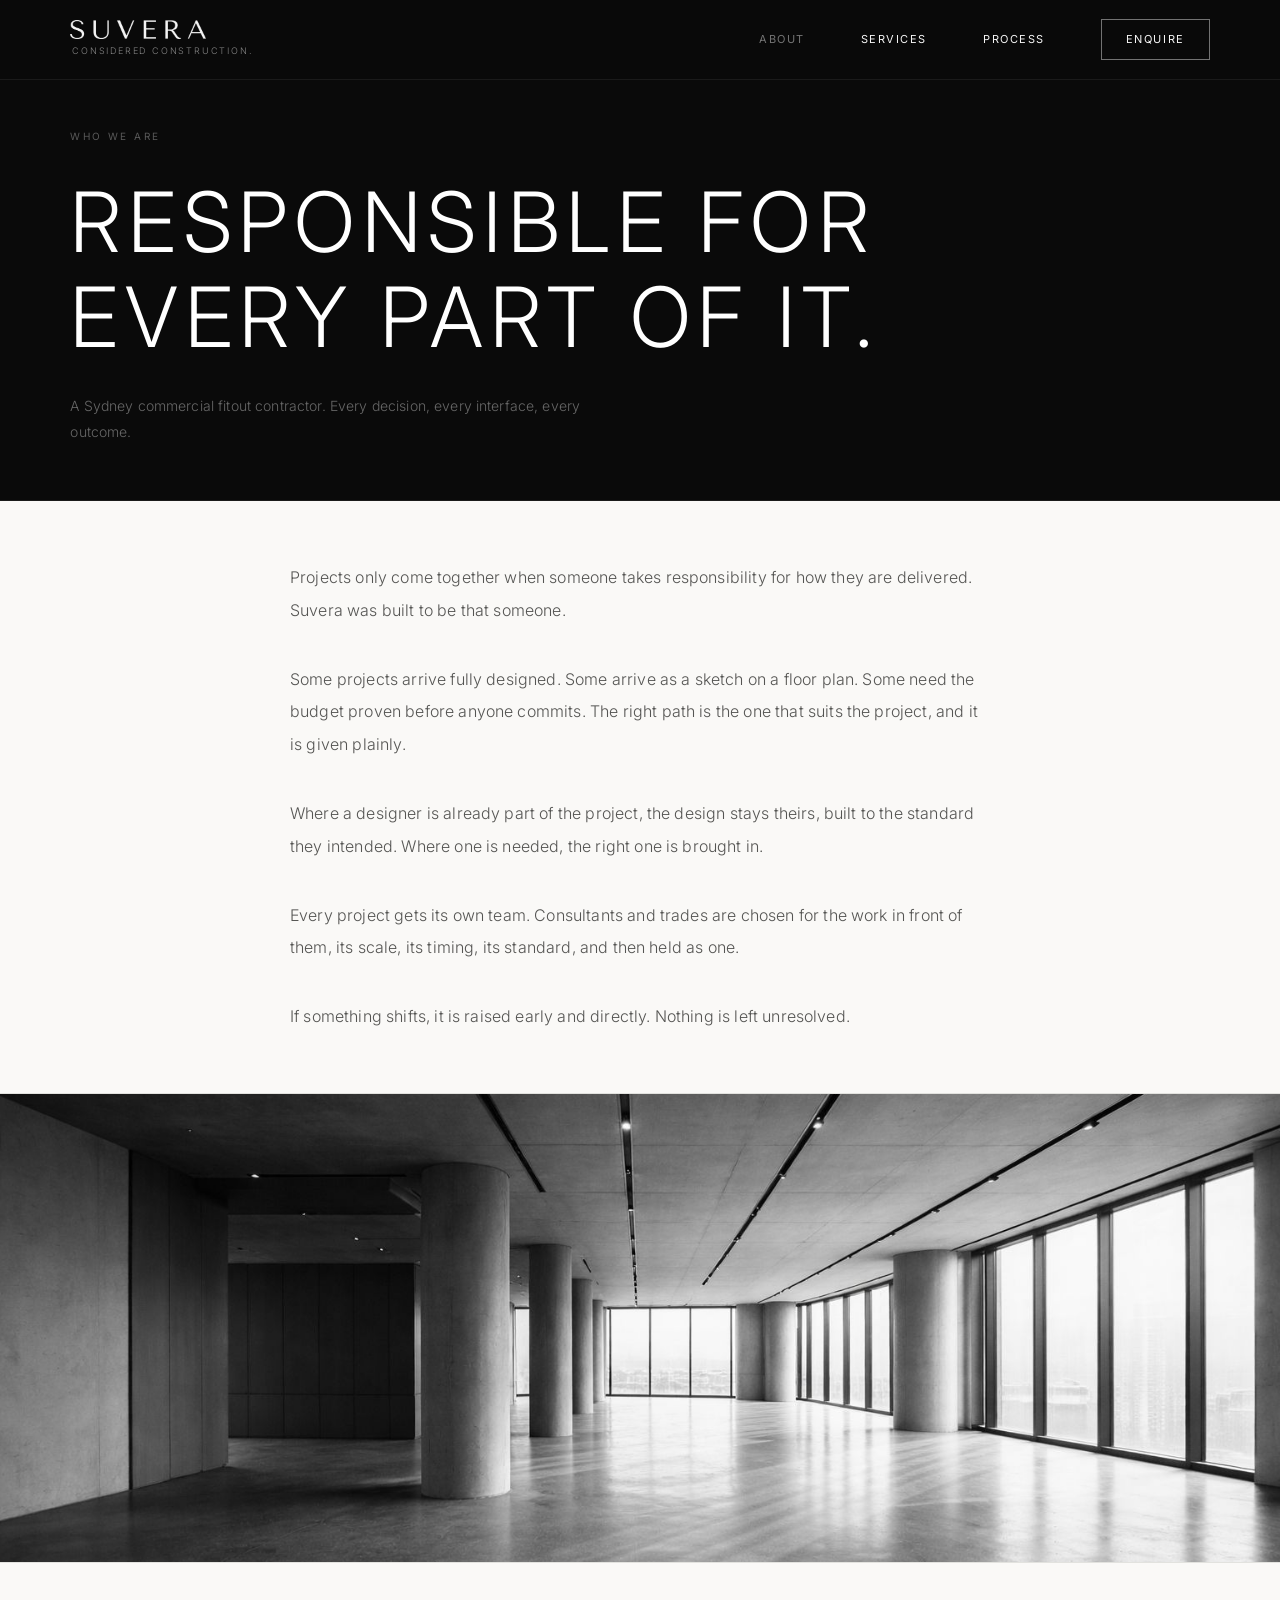
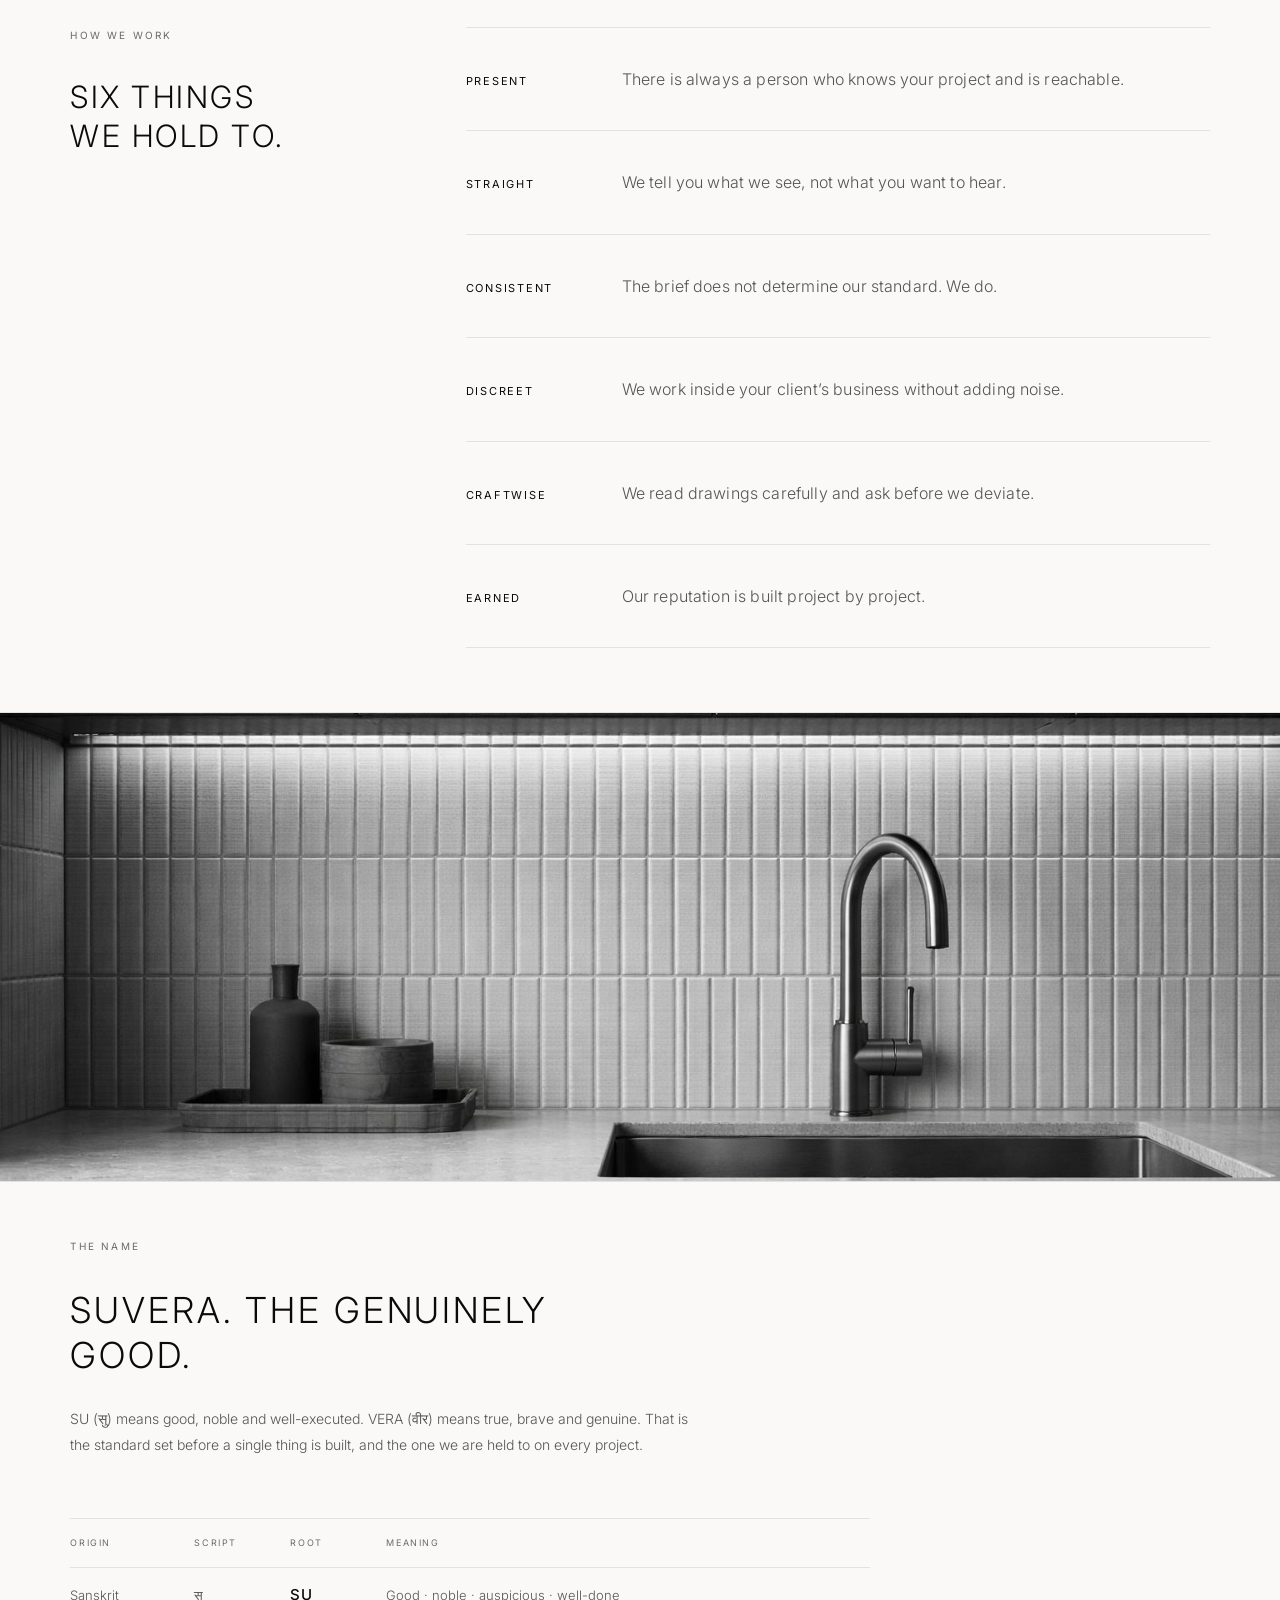
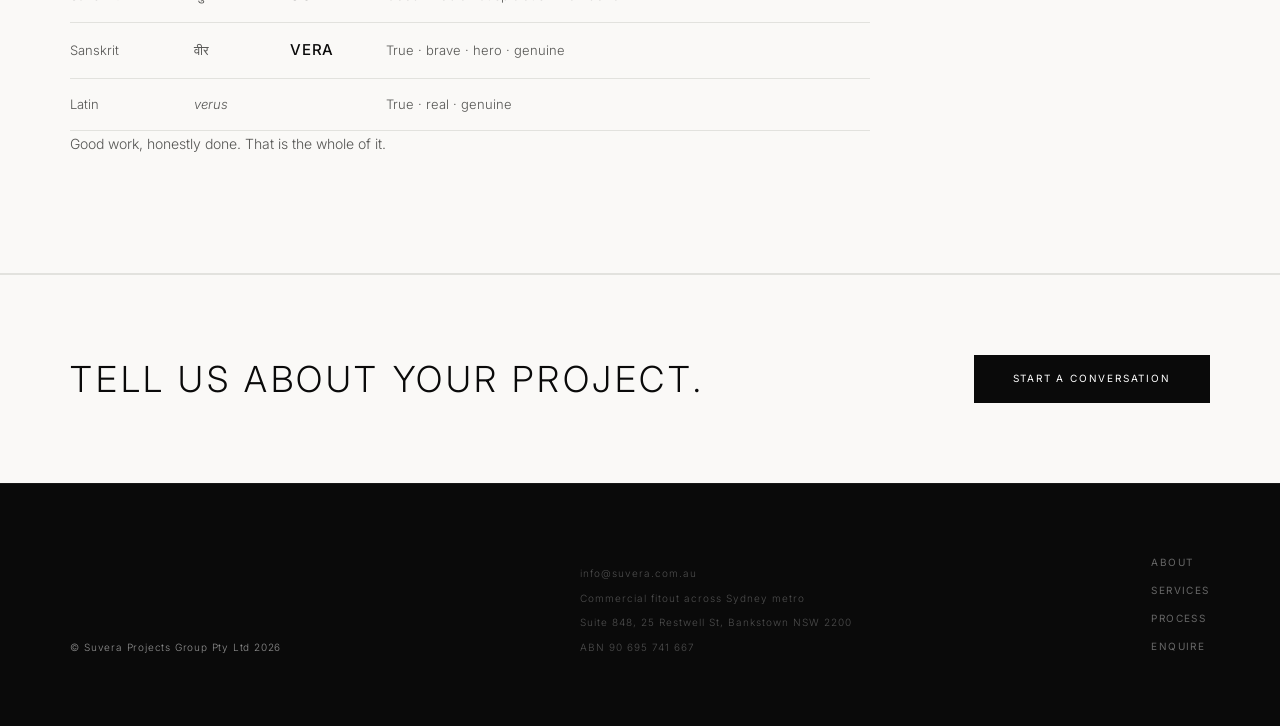
==== commit 0c28847f: "SEO: Sydney and office fitout wording, titles, alt text, structured data Co-Authored-By: Claude Opus" ====
--- a/about/index.html
+++ b/about/index.html
@@ -3,19 +3,20 @@
 <head>
   <meta charset="UTF-8">
   <meta name="viewport" content="width=device-width, initial-scale=1.0">
-  <title>About | Suvera Projects Group</title>
-  <meta name="description" content="Suvera, the genuinely good. Commercial construction without bias, accountable for every outcome.">
+  <title>About | Suvera Projects Group, Commercial Fitout Sydney</title>
+  <meta name="description" content="Suvera, the genuinely good. A Sydney commercial fitout contractor, without bias and accountable for every outcome.">
+  <link rel="canonical" href="https://suvera.com.au/about/">
   <!-- Open Graph -->
   <meta property="og:type"        content="website">
   <meta property="og:site_name"   content="Suvera Projects Group">
-  <meta property="og:title"       content="About | Suvera Projects Group">
-  <meta property="og:description" content="Suvera, the genuinely good. Commercial construction without bias, accountable for every outcome.">
+  <meta property="og:title"       content="About | Suvera Projects Group, Commercial Fitout Sydney">
+  <meta property="og:description" content="Suvera, the genuinely good. A Sydney commercial fitout contractor, without bias and accountable for every outcome.">
   <meta property="og:url"         content="https://suvera.com.au/about/">
   <meta property="og:image"       content="https://suvera.com.au/Hero.jpg">
   <!-- Twitter Card -->
   <meta name="twitter:card"        content="summary_large_image">
-  <meta name="twitter:title"       content="About | Suvera Projects Group">
-  <meta name="twitter:description" content="Suvera, the genuinely good. Commercial construction without bias, accountable for every outcome.">
+  <meta name="twitter:title"       content="About | Suvera Projects Group, Commercial Fitout Sydney">
+  <meta name="twitter:description" content="Suvera, the genuinely good. A Sydney commercial fitout contractor, without bias and accountable for every outcome.">
   <meta name="twitter:image"       content="https://suvera.com.au/Hero.jpg">
   <!-- Favicon -->
   <link rel="icon" type="image/svg+xml" href="../favicon.svg">
@@ -68,6 +69,7 @@
         Responsible for<br>every part of it.
       </h1>
       <p class="page-hero__copy fade-in" data-d="2">
+        A Sydney commercial fitout contractor.
         Every decision, every interface, every outcome.
       </p>
     </div>
@@ -112,7 +114,7 @@
        02  IMAGE BREAK
   ════════════════════════════════════ -->
   <div class="about-imgbreak reveal" aria-hidden="true">
-    <img src="../space.jpg" alt="" loading="lazy">
+    <img src="../space.jpg" alt="Completed office fitout interior" loading="lazy">
   </div>
 
 
@@ -162,7 +164,7 @@
        04  IMAGE BREAK
   ════════════════════════════════════ -->
   <div class="about-imgbreak reveal" aria-hidden="true">
-    <img src="../detail-fitout.jpg" alt="" loading="lazy">
+    <img src="../detail-fitout.jpg" alt="Fitout joinery and finishes detail" loading="lazy">
   </div>
 
 
@@ -234,6 +236,7 @@
       </div>
       <div class="footer__details">
         <a href="mailto:info@suvera.com.au" class="footer__email">info@suvera.com.au</a>
+        <span>Commercial fitout across Sydney metro</span>
         <span>Suite 848, 25 Restwell St, Bankstown NSW 2200</span>
         <span>ABN 90 695 741 667</span>
       </div>
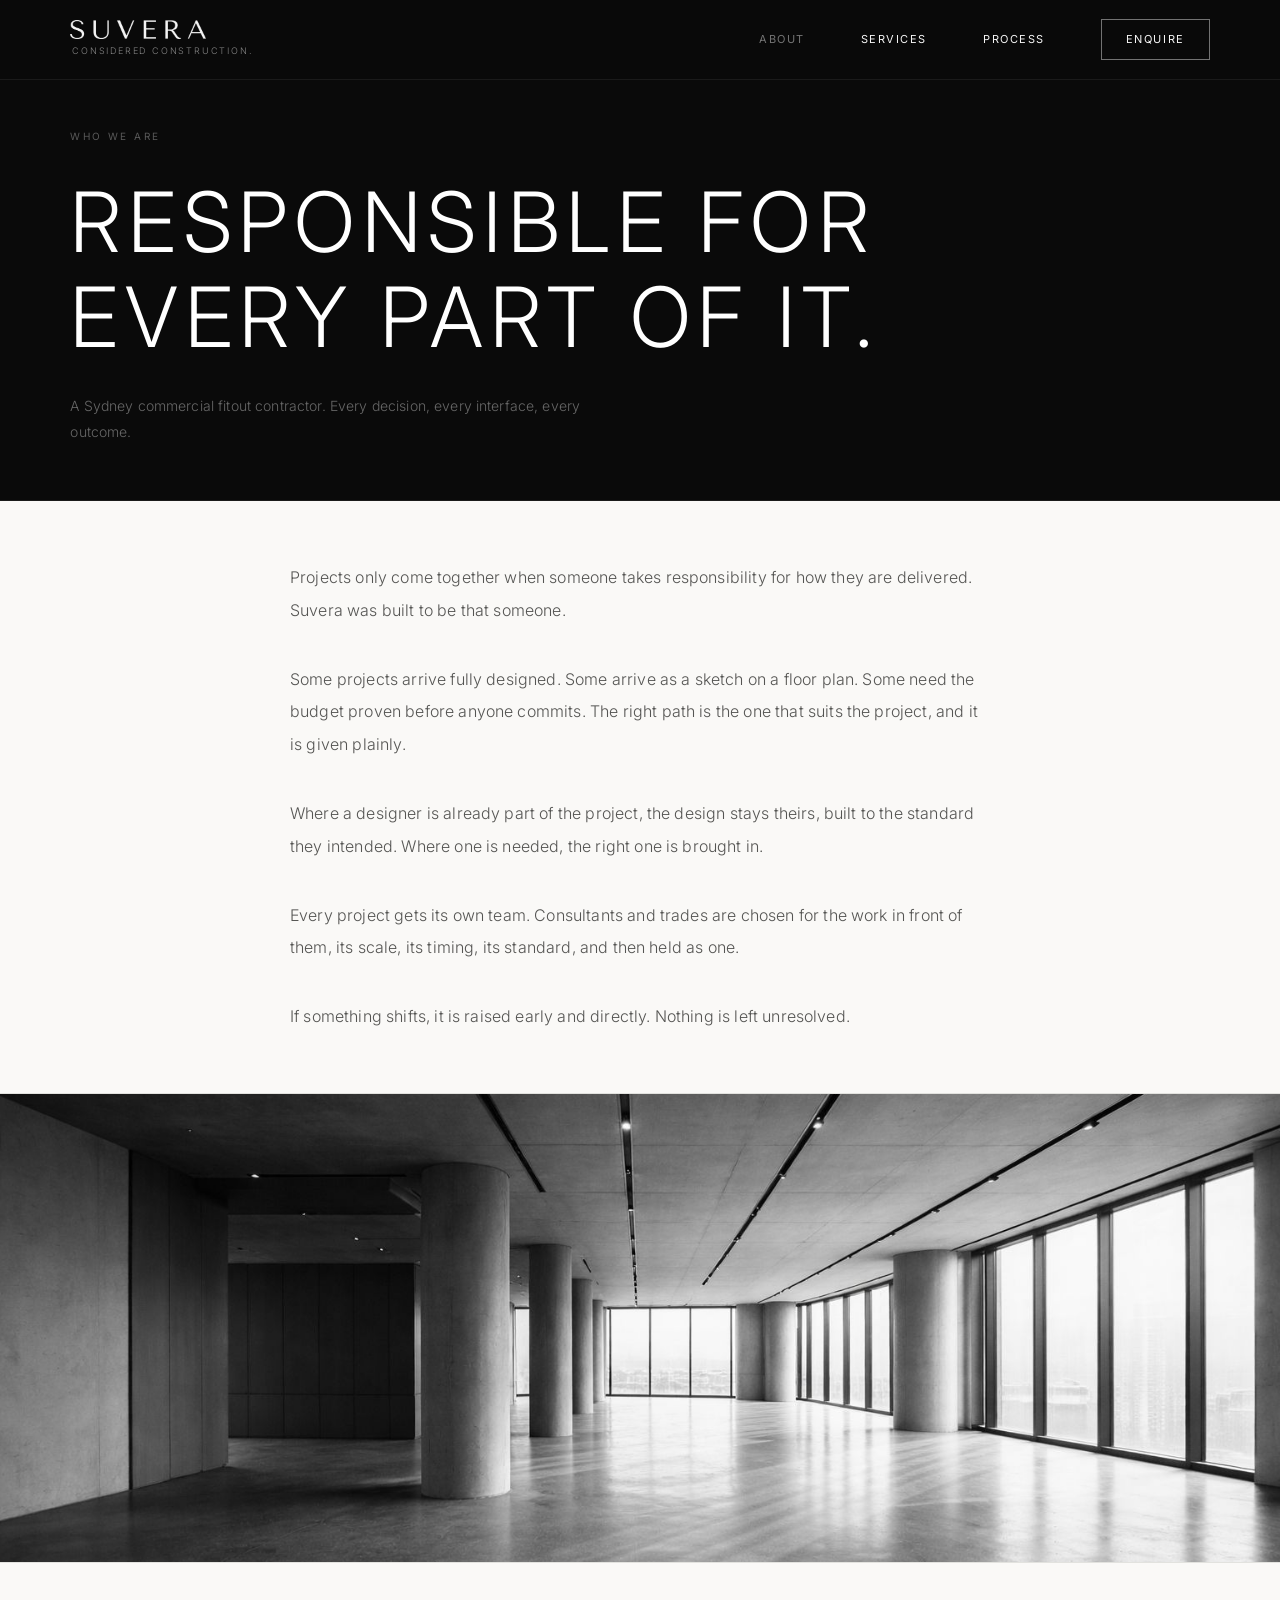
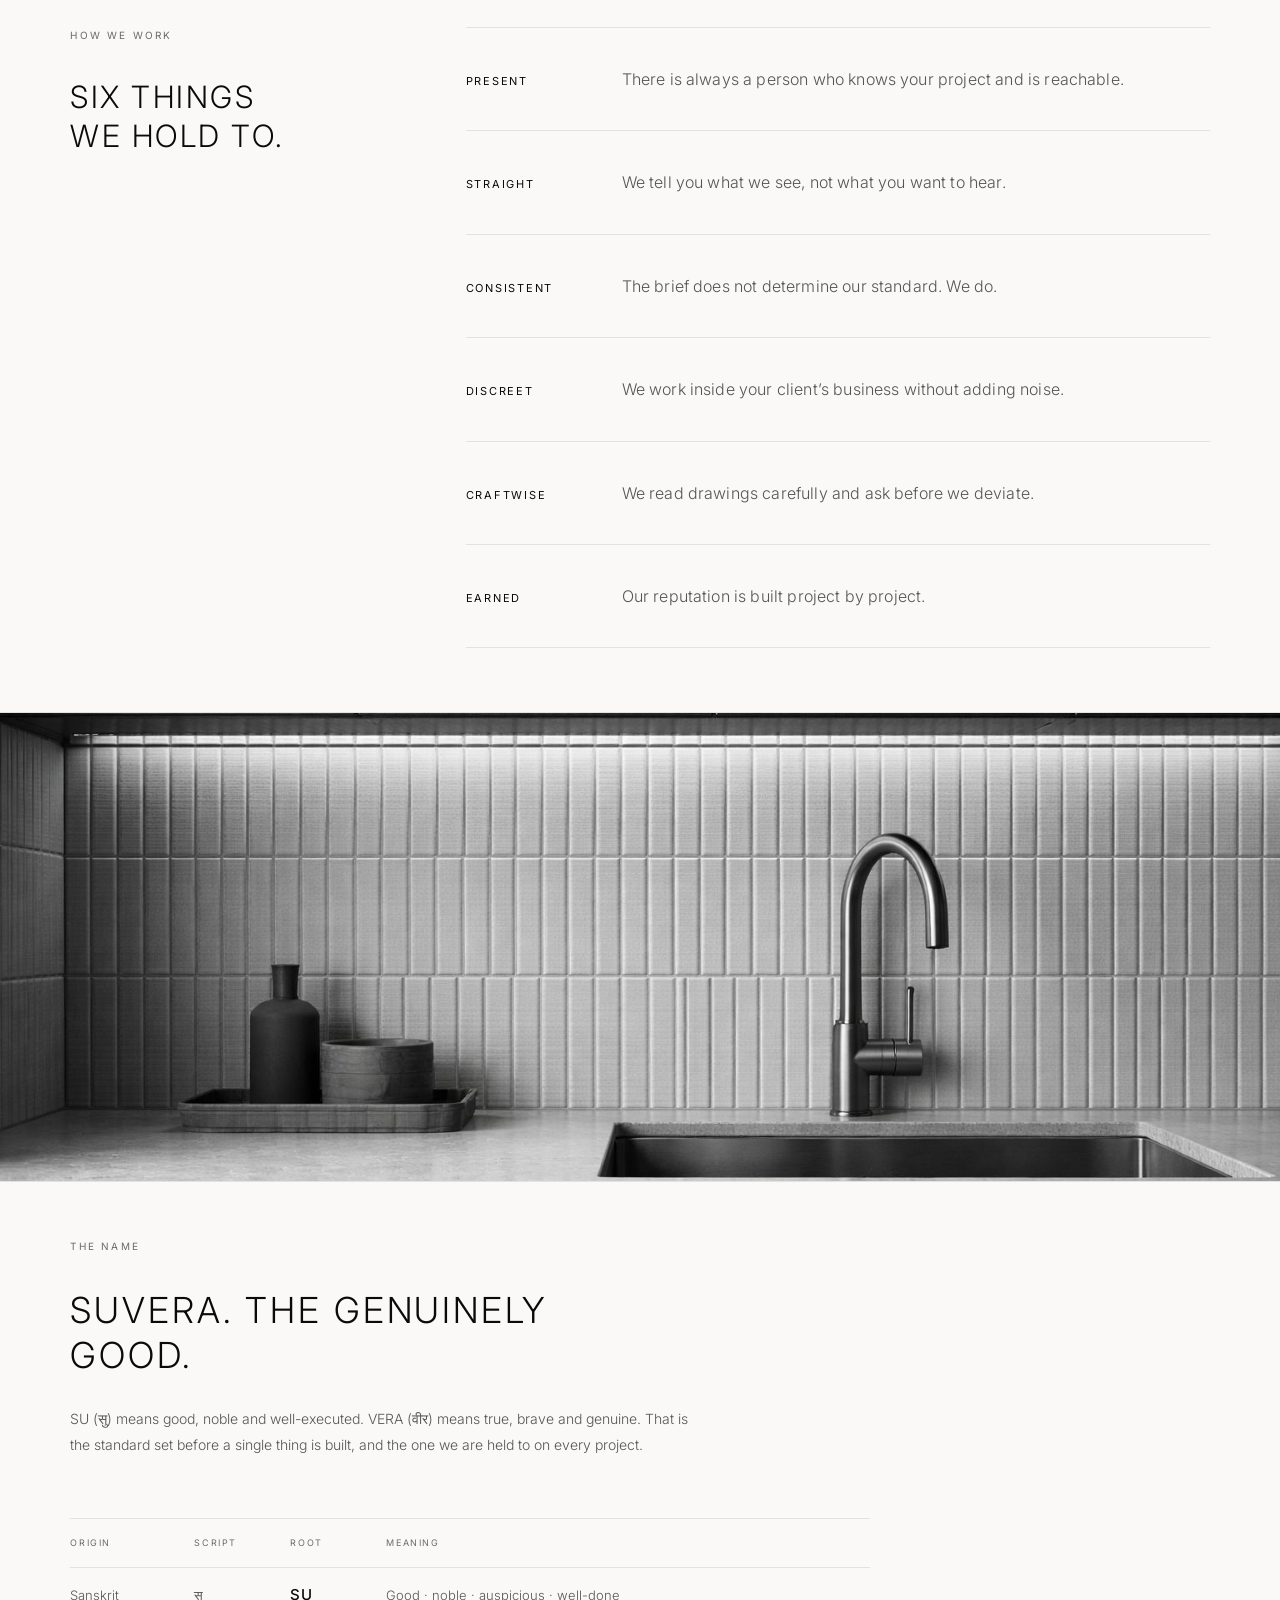
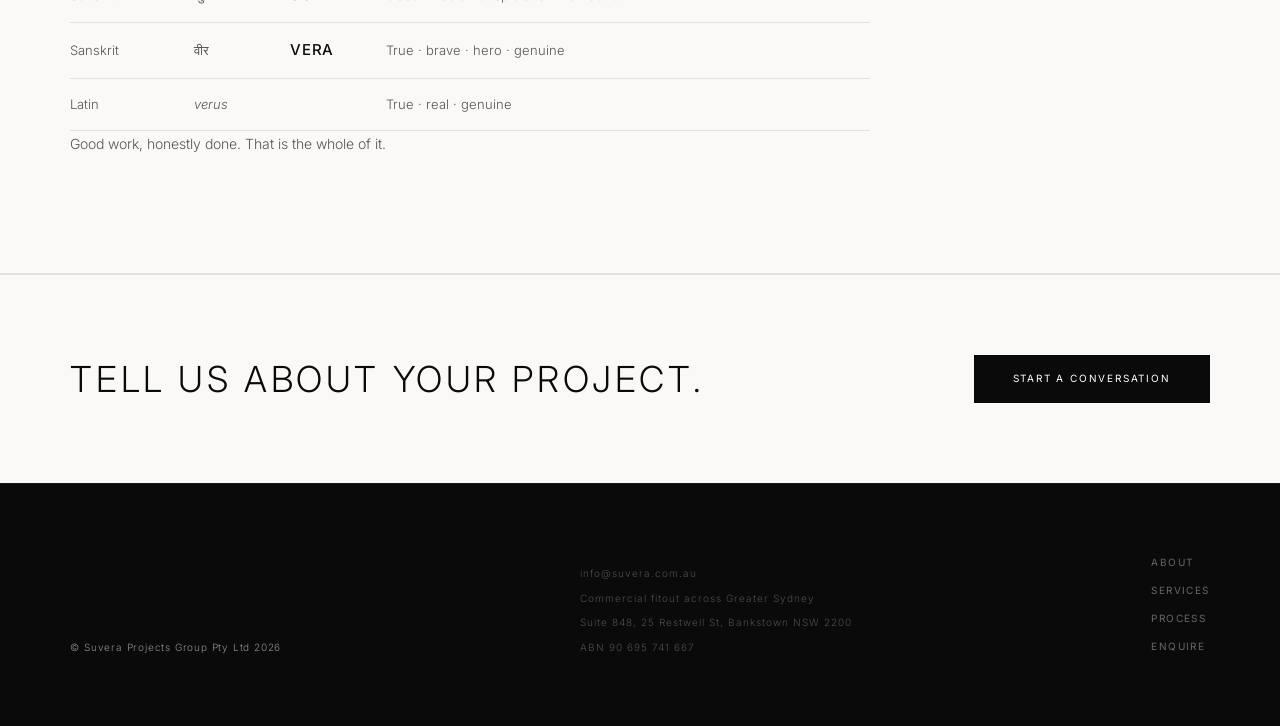
==== commit eff4bc12: "SEO: Greater Sydney wording, page titles, scope terms, official logo in business details - Sydney me" ====
--- a/about/index.html
+++ b/about/index.html
@@ -236,7 +236,7 @@
       </div>
       <div class="footer__details">
         <a href="mailto:info@suvera.com.au" class="footer__email">info@suvera.com.au</a>
-        <span>Commercial fitout across Sydney metro</span>
+        <span>Commercial fitout across Greater Sydney</span>
         <span>Suite 848, 25 Restwell St, Bankstown NSW 2200</span>
         <span>ABN 90 695 741 667</span>
       </div>
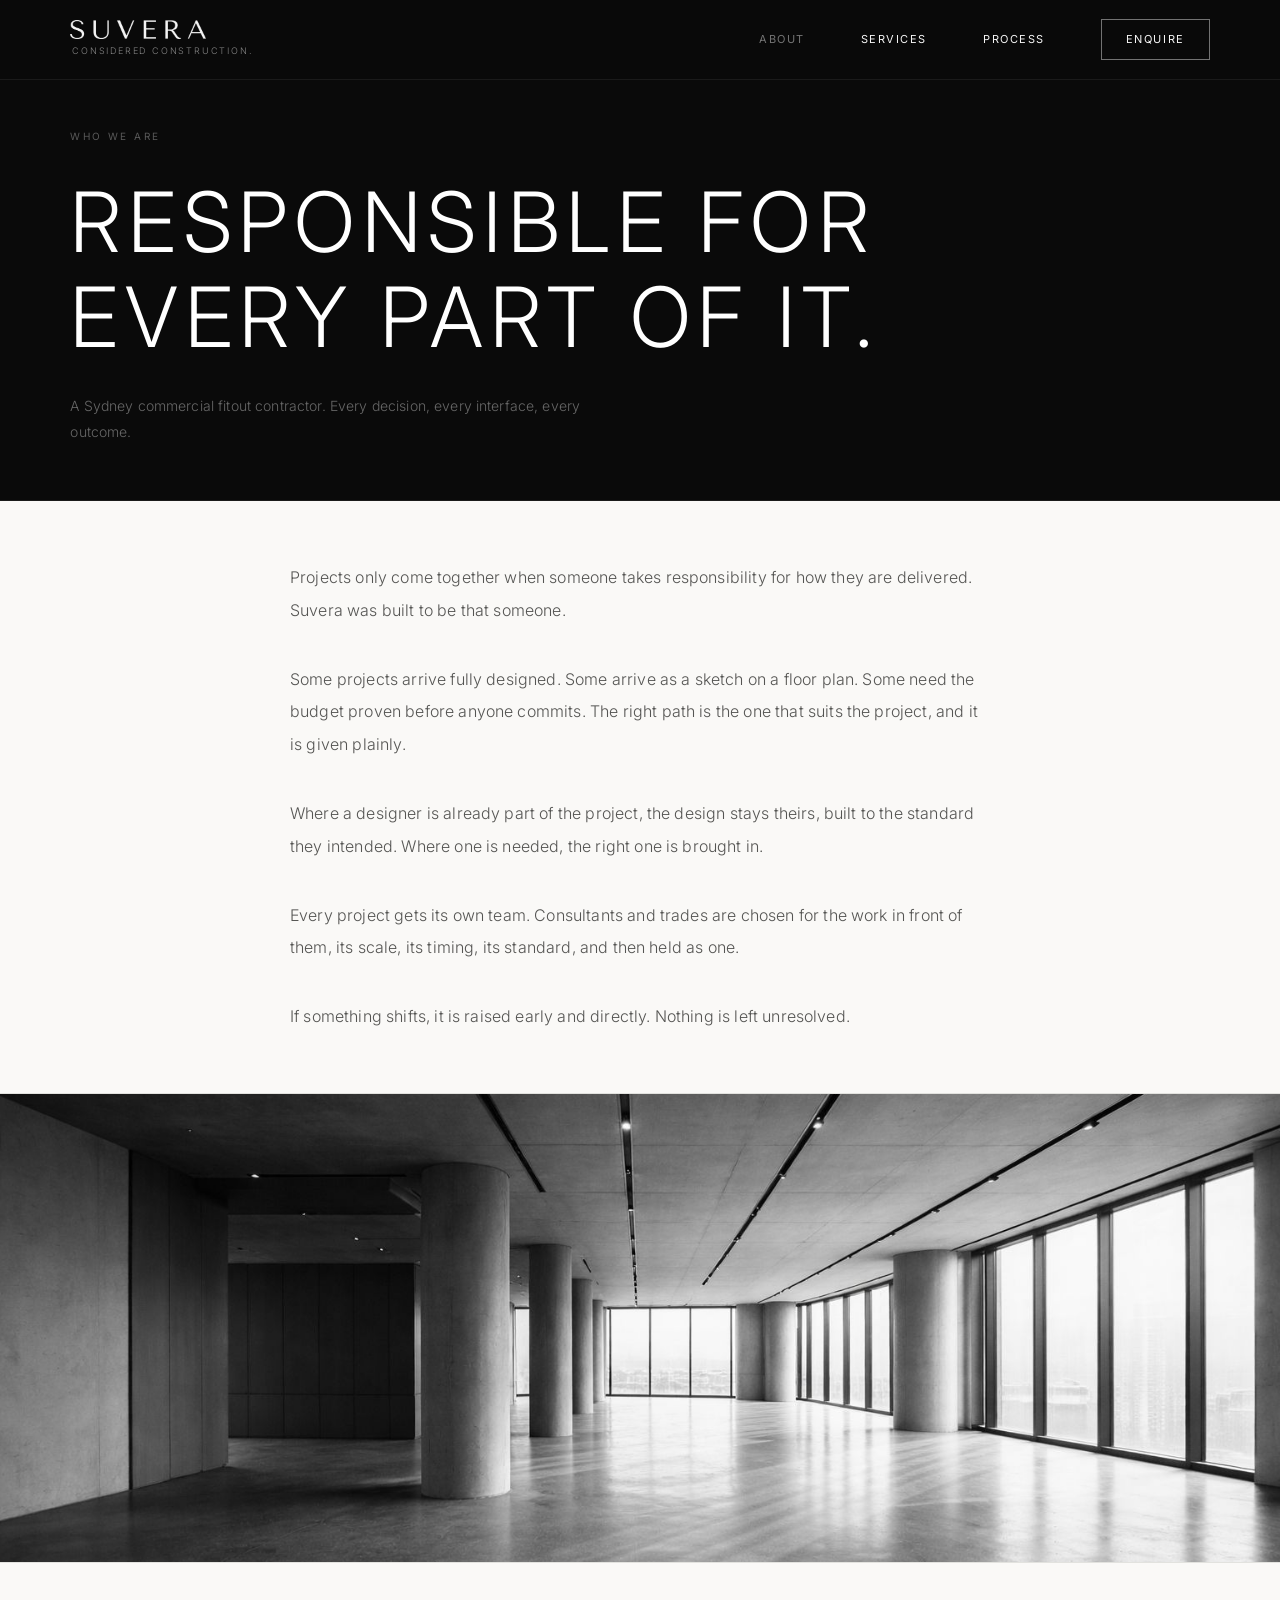
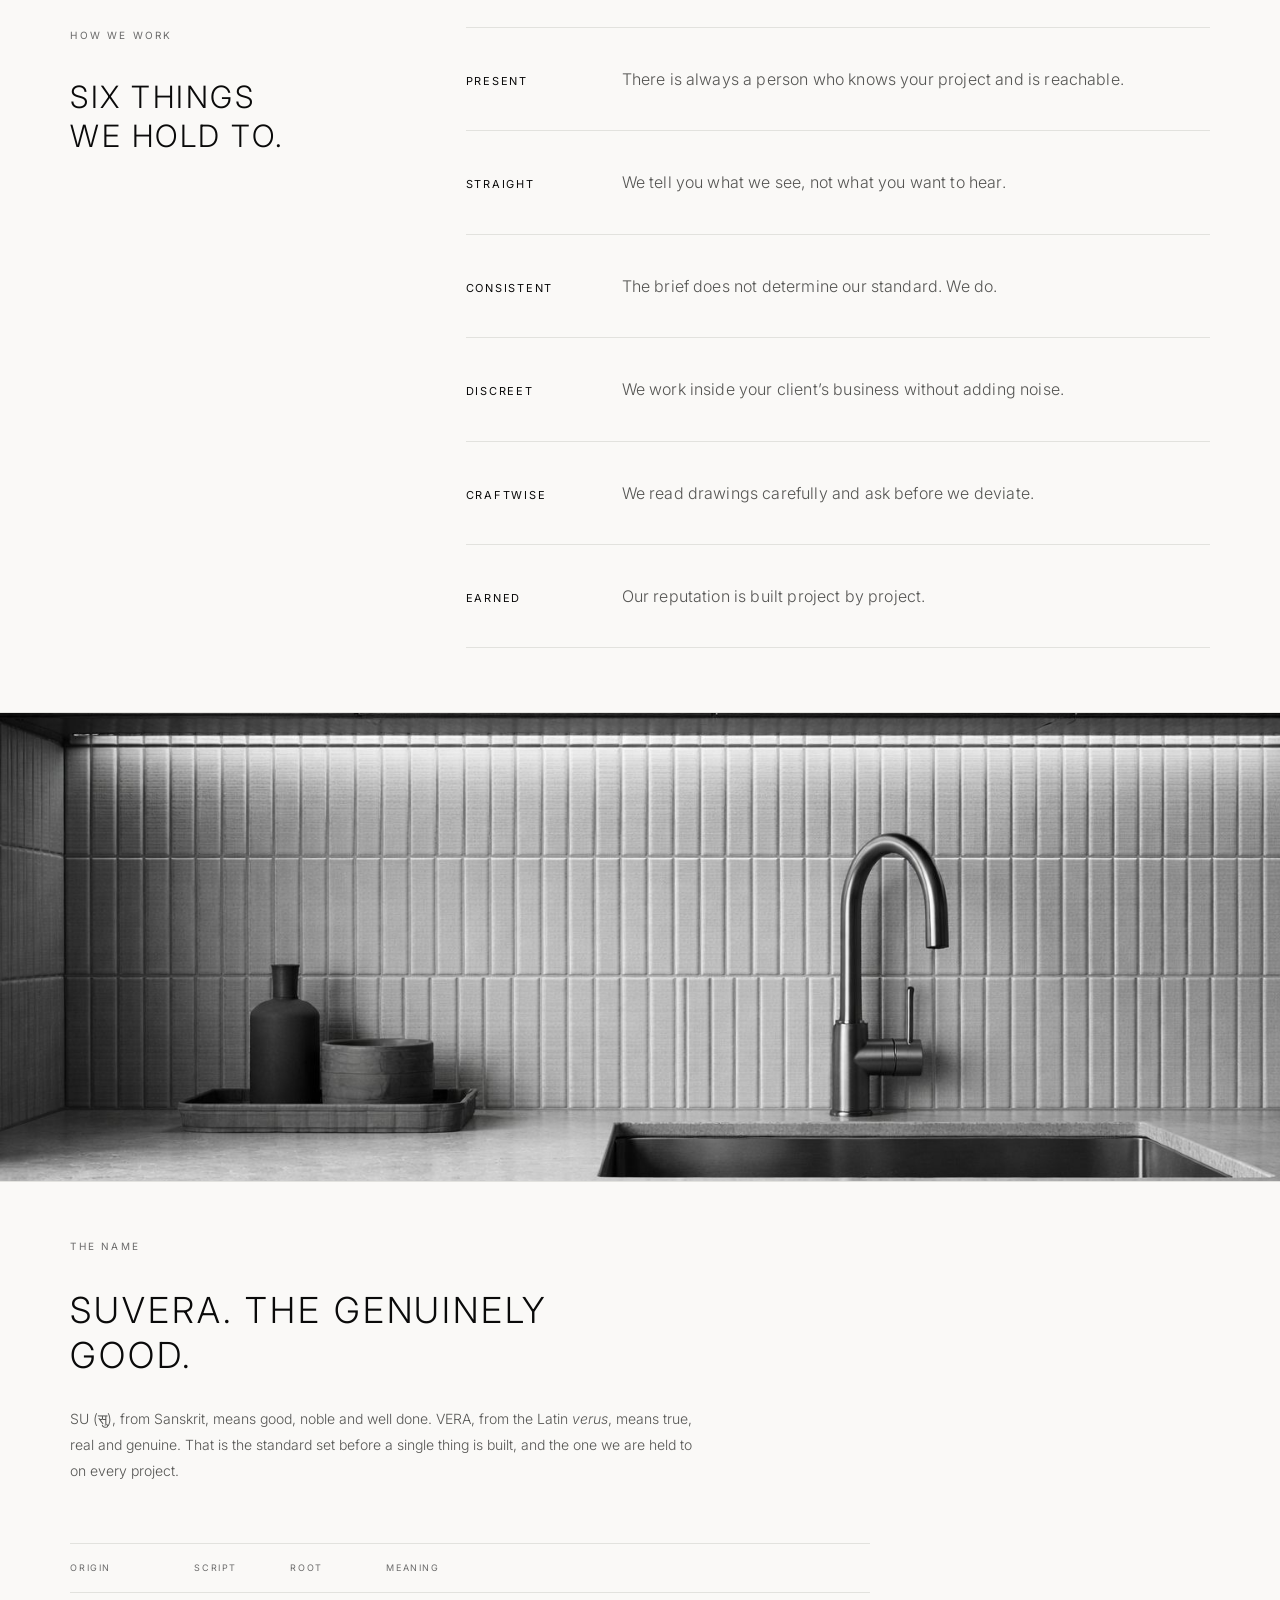
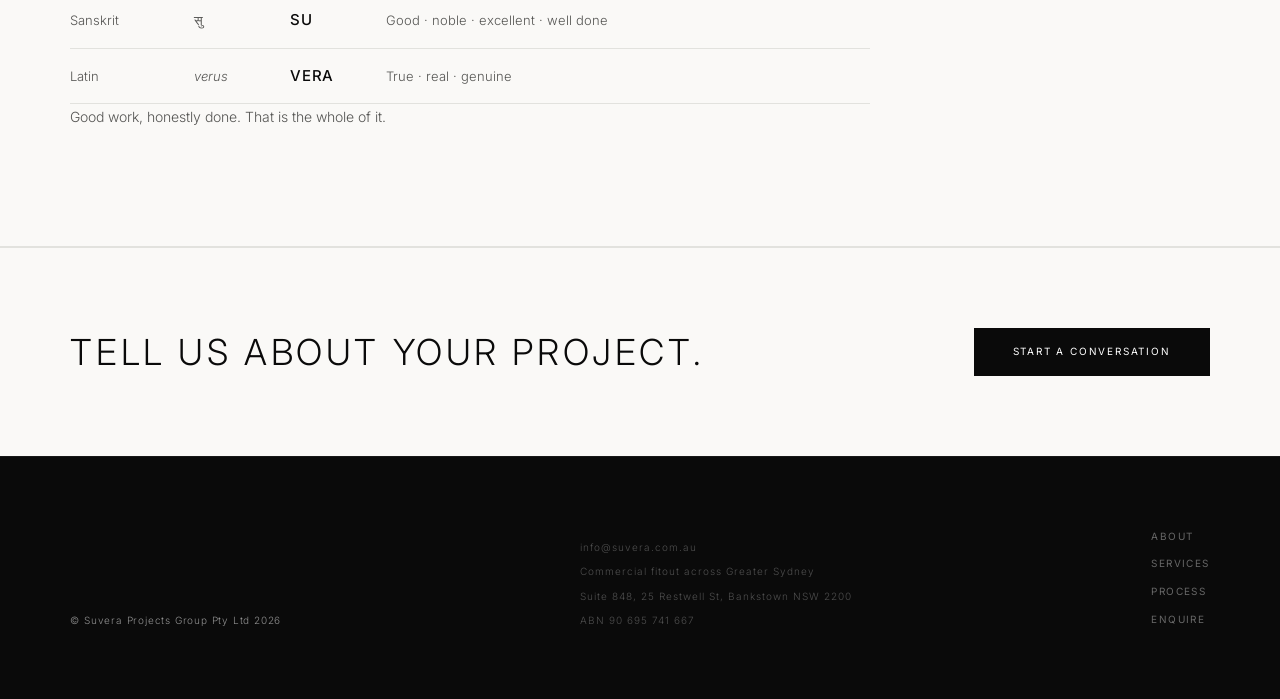
==== commit 2035faf2: "About: correct name meanings (SU Sanskrit, VERA Latin verus) Removes the Sanskrit vira row, which me" ====
--- a/about/index.html
+++ b/about/index.html
@@ -176,8 +176,8 @@
       <span class="label reveal">The name</span>
       <h2 class="name-origin__heading reveal">Suvera. The genuinely good.</h2>
       <p class="name-origin__body reveal" data-d="1">
-        SU (&#x938;&#x941;) means good, noble and well-executed.
-        VERA (&#x935;&#x940;&#x930;) means true, brave and genuine.
+        SU (&#x938;&#x941;), from Sanskrit, means good, noble and well done.
+        VERA, from the Latin <em>verus</em>, means true, real and genuine.
         That is the standard set before a single thing is built,
         and the one we are held to on every project.
       </p>
@@ -193,18 +193,12 @@
           <span role="cell">Sanskrit</span>
           <span role="cell" lang="sa">&#x938;&#x941;</span>
           <span role="cell">SU</span>
-          <span role="cell">Good &middot; noble &middot; auspicious &middot; well-done</span>
-        </div>
-        <div class="etymology__row" role="row">
-          <span role="cell">Sanskrit</span>
-          <span role="cell" lang="sa">&#x935;&#x940;&#x930;</span>
-          <span role="cell">VERA</span>
-          <span role="cell">True &middot; brave &middot; hero &middot; genuine</span>
+          <span role="cell">Good &middot; noble &middot; excellent &middot; well done</span>
         </div>
         <div class="etymology__row" role="row">
           <span role="cell">Latin</span>
-          <span role="cell"><em>verus</em></span>
-          <span role="cell"></span>
+          <span role="cell" lang="la"><em>verus</em></span>
+          <span role="cell">VERA</span>
           <span role="cell">True &middot; real &middot; genuine</span>
         </div>
       </div>
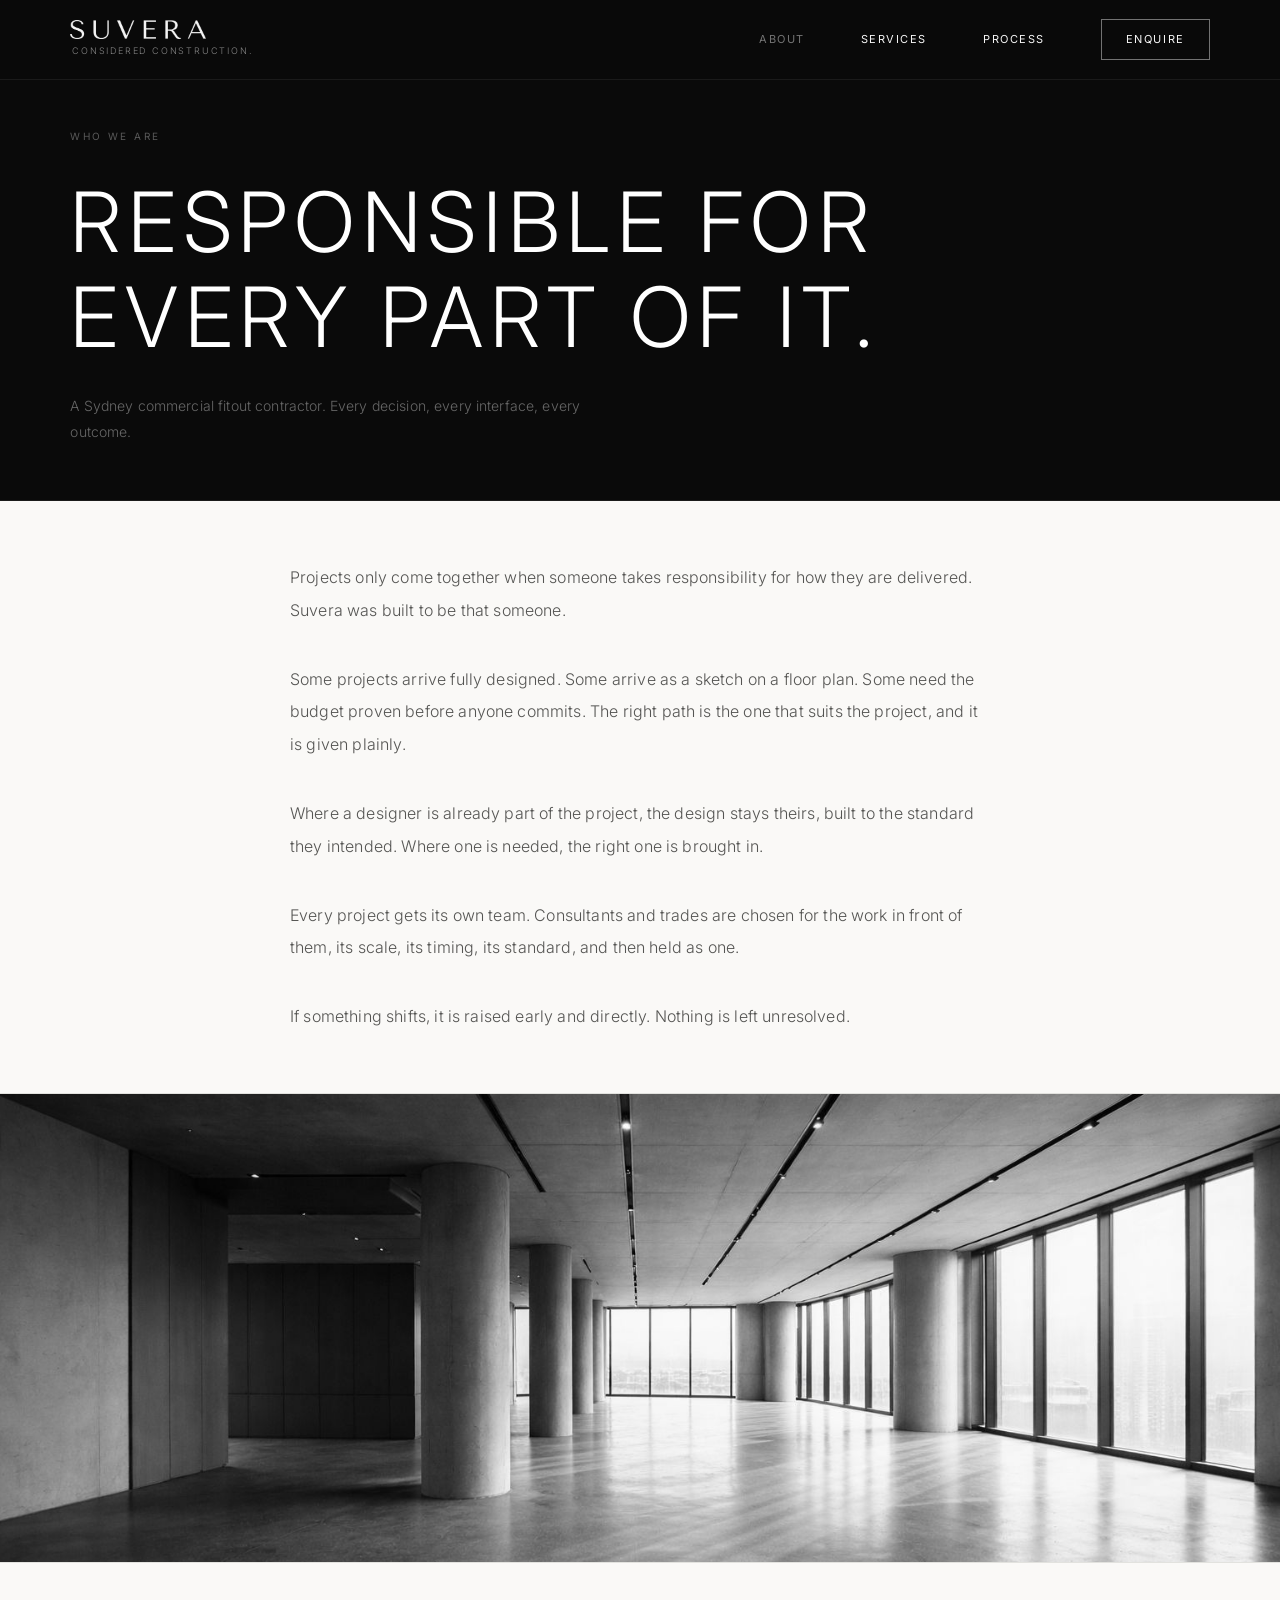
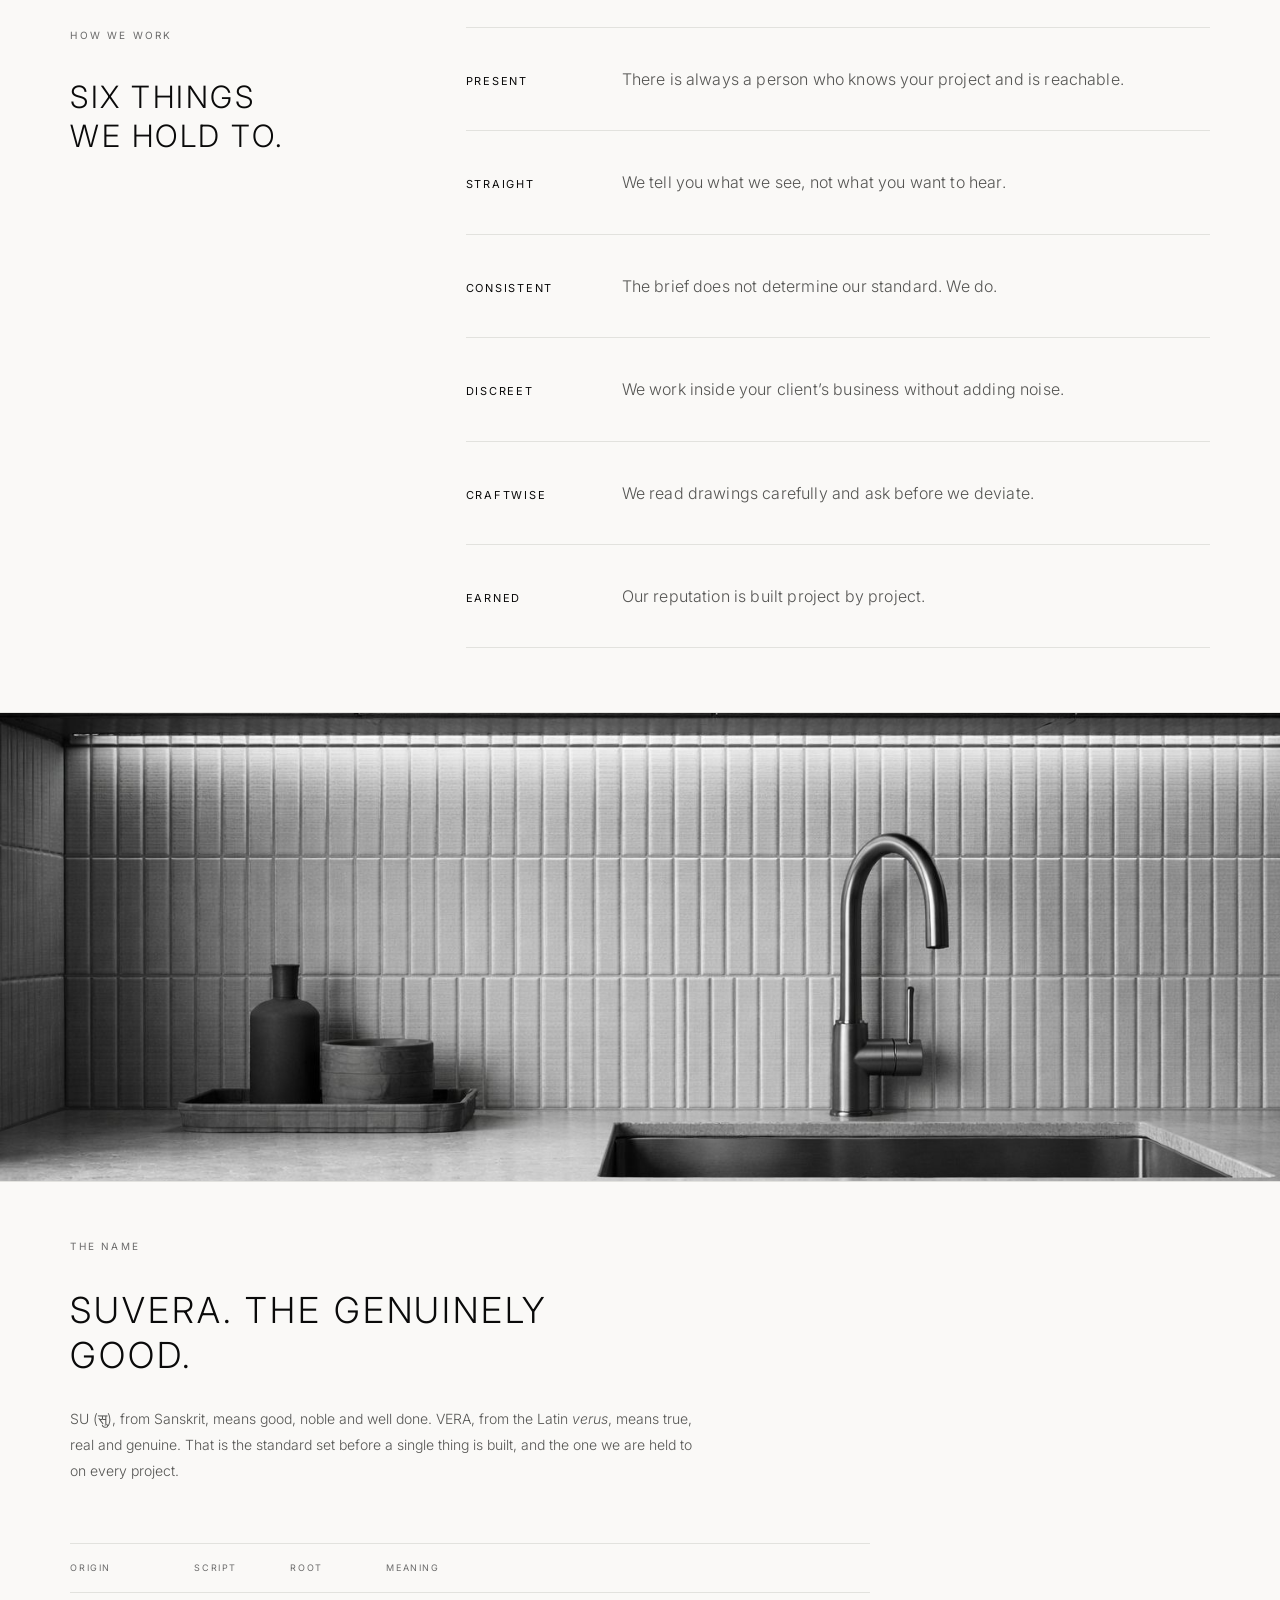
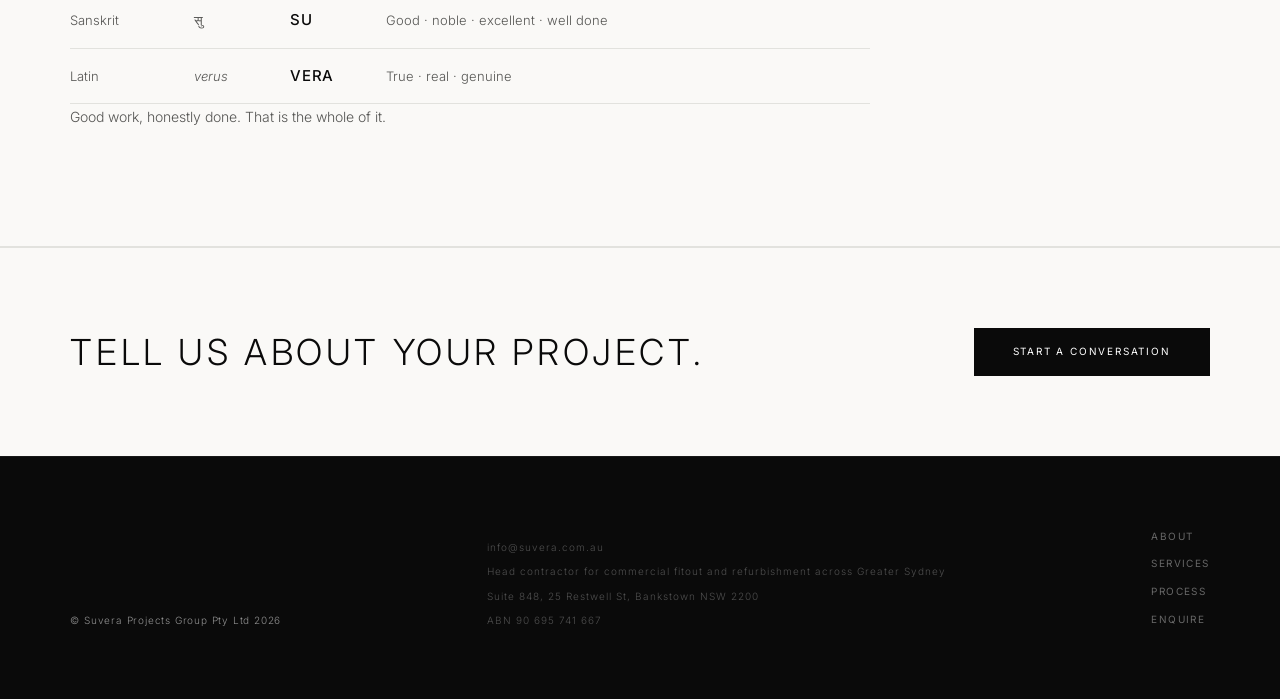
==== commit 5121d081: "Footer: describe Suvera as head contractor for fitout and refurbishment Brings the footer line on ev" ====
--- a/about/index.html
+++ b/about/index.html
@@ -230,7 +230,7 @@
       </div>
       <div class="footer__details">
         <a href="mailto:info@suvera.com.au" class="footer__email">info@suvera.com.au</a>
-        <span>Commercial fitout across Greater Sydney</span>
+        <span>Head contractor for commercial fitout and refurbishment across Greater Sydney</span>
         <span>Suite 848, 25 Restwell St, Bankstown NSW 2200</span>
         <span>ABN 90 695 741 667</span>
       </div>
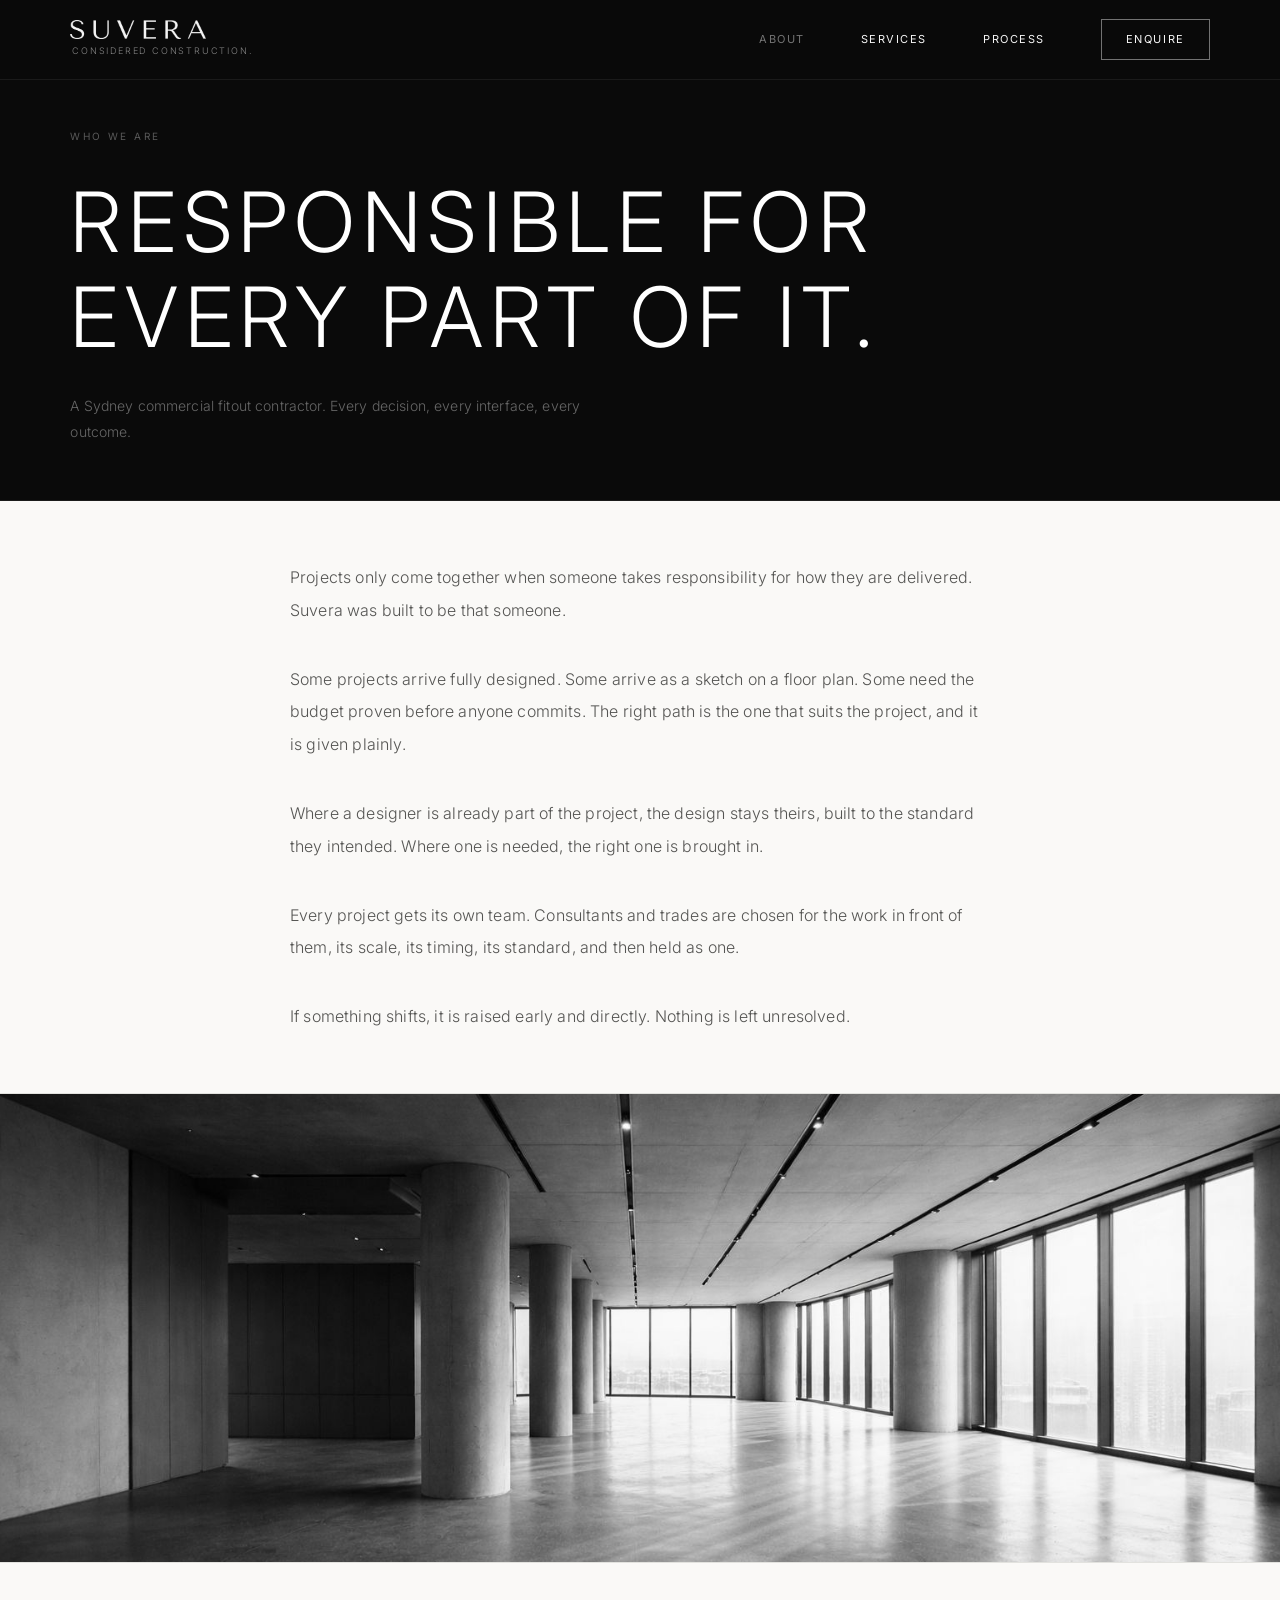
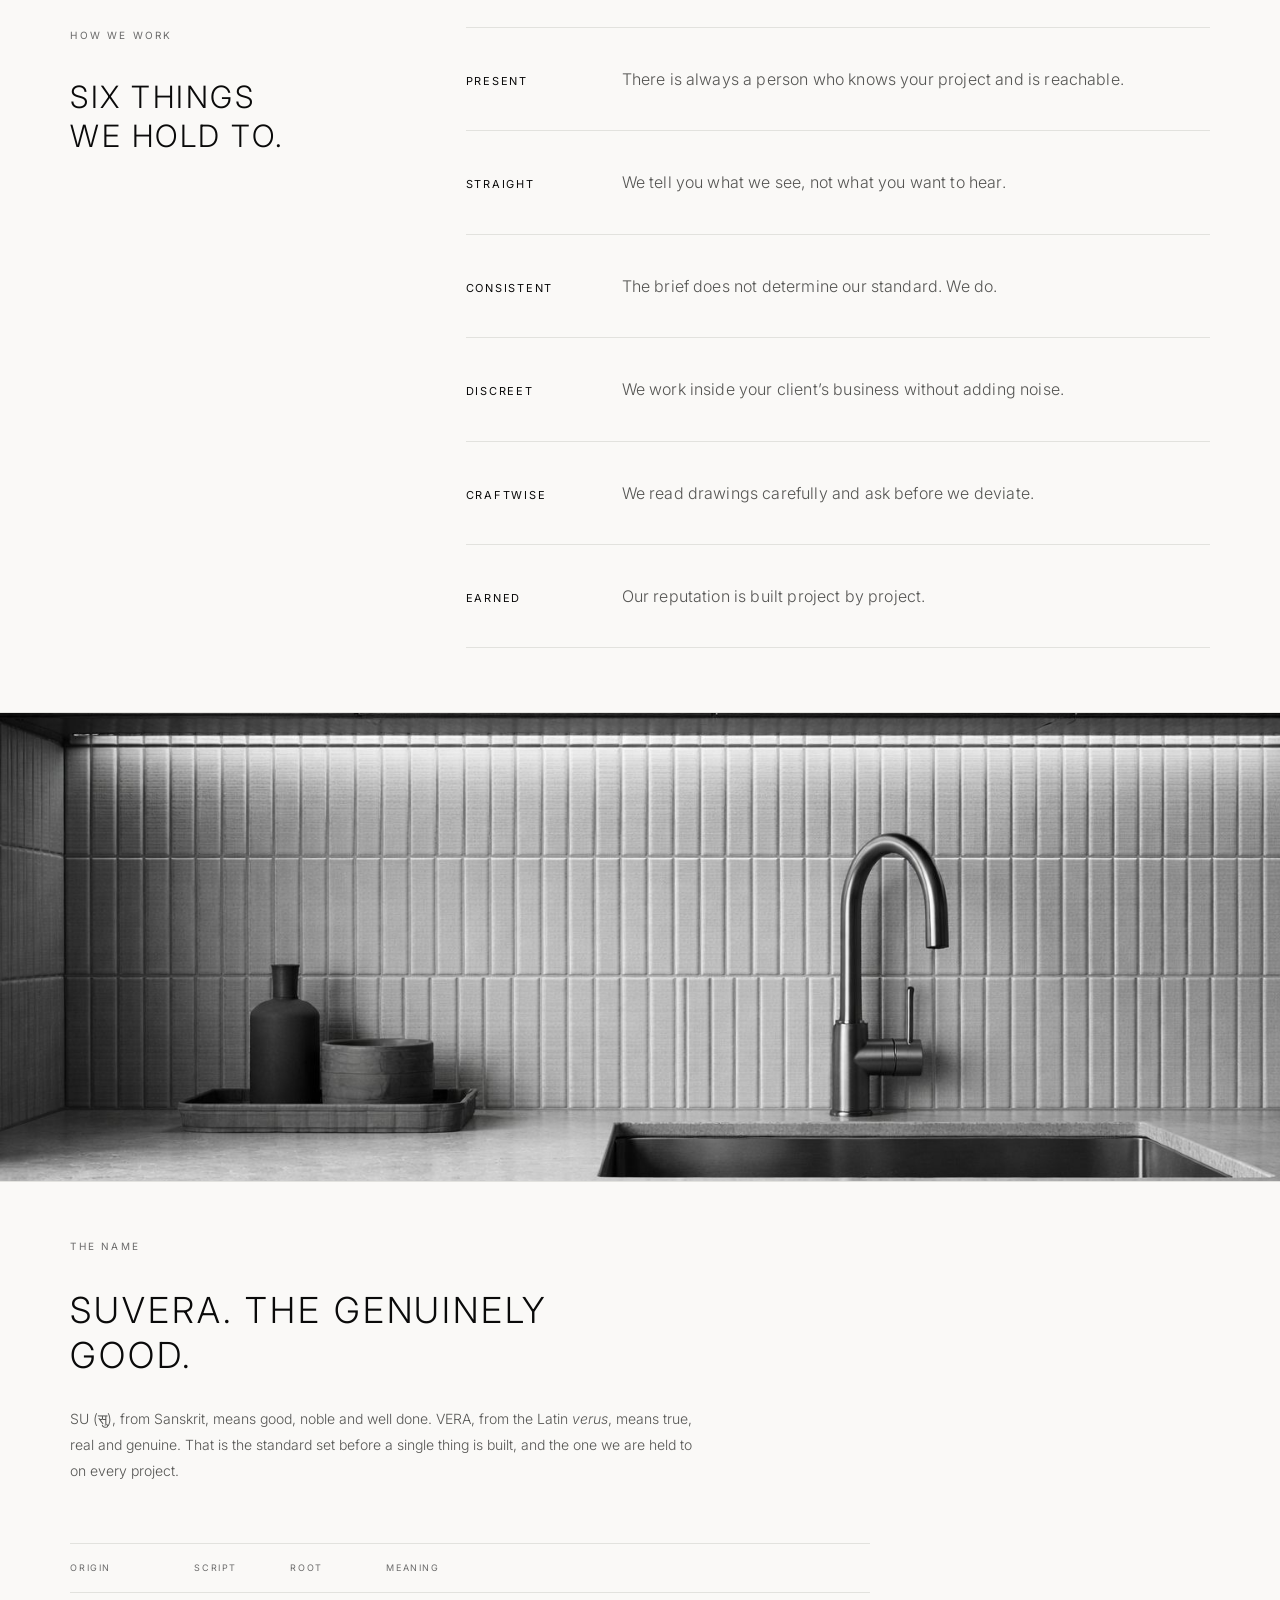
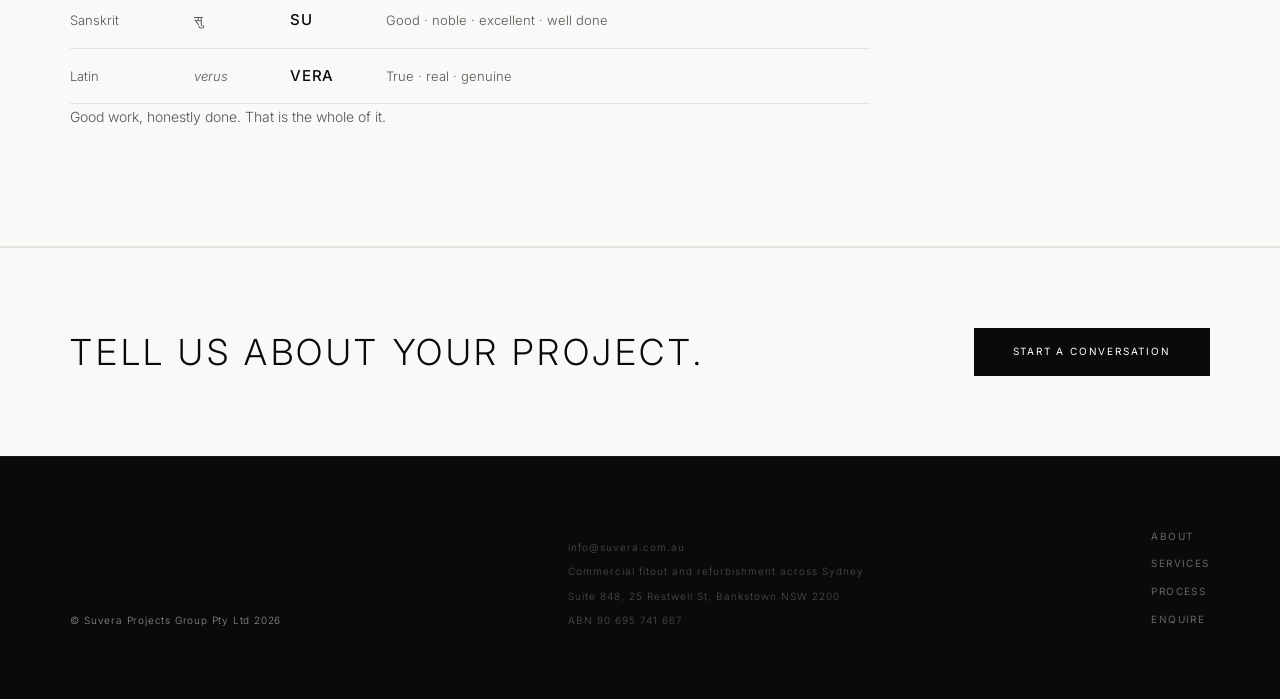
==== commit 9db5ed0a: "Footer: shorten to 'Commercial fitout and refurbishment across Sydney' Co-Authored-By: Claude Opus 5" ====
--- a/about/index.html
+++ b/about/index.html
@@ -230,7 +230,7 @@
       </div>
       <div class="footer__details">
         <a href="mailto:info@suvera.com.au" class="footer__email">info@suvera.com.au</a>
-        <span>Head contractor for commercial fitout and refurbishment across Greater Sydney</span>
+        <span>Commercial fitout and refurbishment across Sydney</span>
         <span>Suite 848, 25 Restwell St, Bankstown NSW 2200</span>
         <span>ABN 90 695 741 667</span>
       </div>
--- a/assets/css/style.css
+++ b/assets/css/style.css
@@ -1655,6 +1655,9 @@
 ══════════════════════════════════════════════════════ */
 .svc-page {
   border-bottom: 0.5px solid var(--rule);
+  /* One heading column width for every service row, sized to the longest
+     single word ('Involvement') at the title's font size. */
+  --svc-col: clamp(240px, 31vw, 410px);
 }
 
 .svc-page__item {
@@ -1666,7 +1669,7 @@
   max-width:             var(--max);
   margin:                0 auto;
   display:               grid;
-  grid-template-columns: 240px 1fr;
+  grid-template-columns: var(--svc-col) minmax(0, 1fr);
   gap:                   clamp(64px, 10vw, 144px);
   align-items:           start;
 }
@@ -1689,7 +1692,7 @@
   padding:    var(--pad-y) var(--pad-x) var(--pad-y) clamp(40px, 5vw, 72px);
   max-width:  none;
   display:    grid;
-  grid-template-columns: 240px 1fr;
+  grid-template-columns: var(--svc-col) minmax(0, 1fr);
   gap:        clamp(40px, 5vw, 72px);
   align-items: start;
 }
@@ -1697,7 +1700,7 @@
 @media (max-width: 1180px) and (min-width: 1025px) {
   .svc-page__item-inner,
   .svc-page__item--image-left .svc-page__item-inner {
-    grid-template-columns: 200px 1fr;
+    grid-template-columns: var(--svc-col) minmax(0, 1fr);
     gap: clamp(40px, 5vw, 72px);
   }
 }
@@ -2029,7 +2032,7 @@
   }
 
   .svc-page__item-inner {
-    grid-template-columns: 200px 1fr;
+    grid-template-columns: var(--svc-col) minmax(0, 1fr);
     gap: clamp(40px, 6vw, 72px);
   }
 
